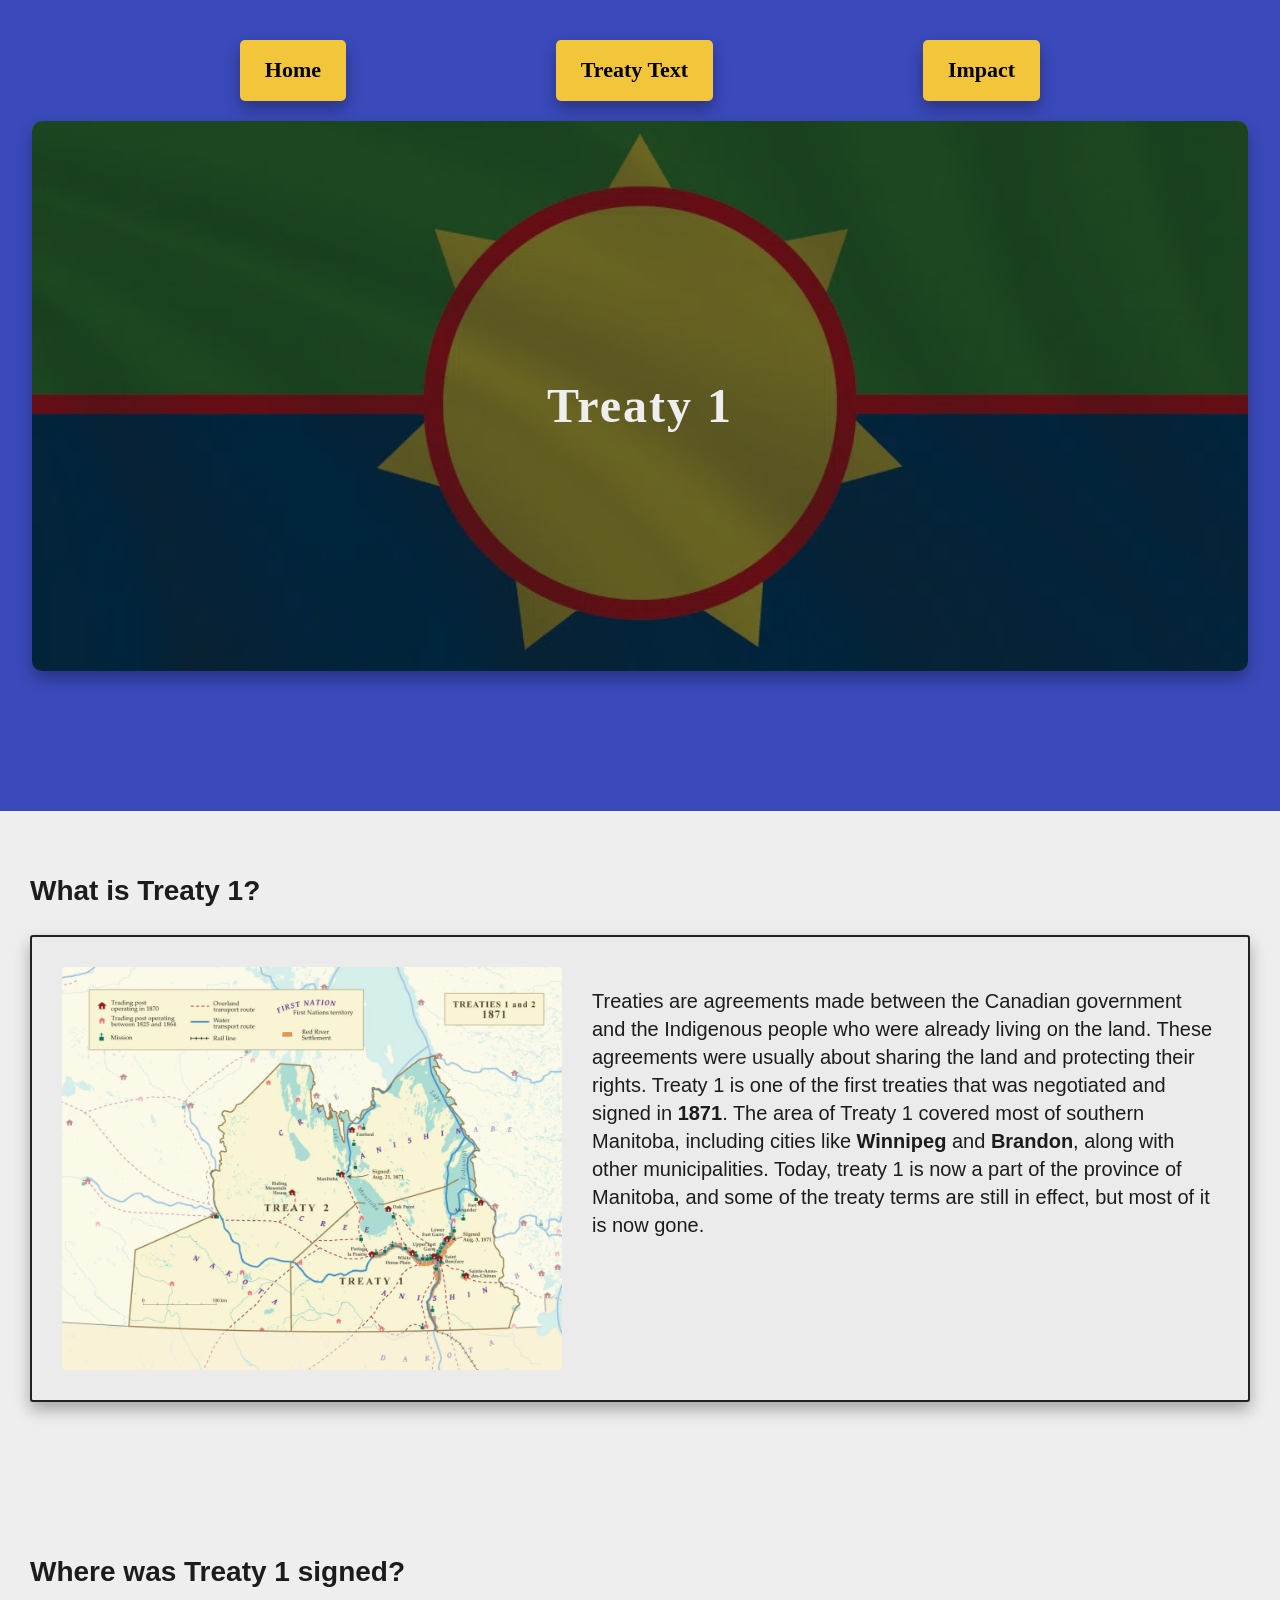
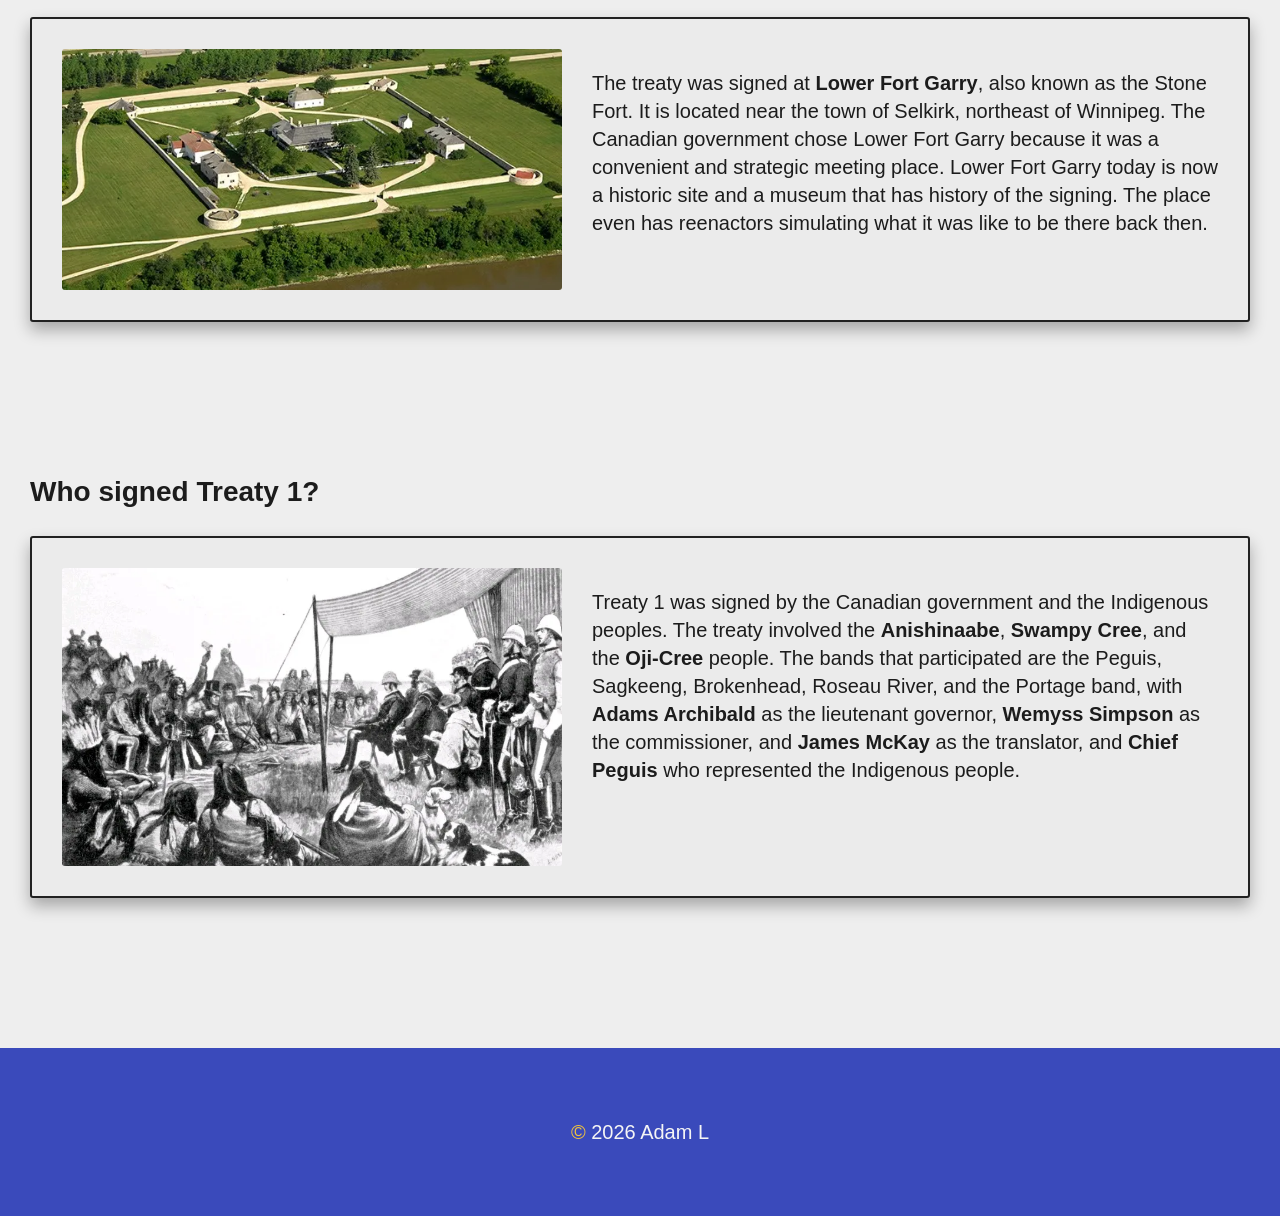
==== index.html @ 2649f790 "Merge" ====
<!--
Name: Adam L
Course: Web Development
Teacher: Mr. Hardman
School: PTC
Date last modified: Apr 08, 2026
-->

<!doctype html>
<html lang="en">
  <head>
    <meta charset="UTF-8" />
    <meta name="viewport" content="width=device-width, initial-scale=1.0" />
    <title>Treaty 1</title>

    <link rel="stylesheet" href="style.css" />

    <style>
      /* 
      Banner with background image that is centered, and center the text on top with a small shadow on the edges 
      */
      #banner {
        position: relative;
        width: 95%;
        height: 550px;
        border-radius: 10px;
        margin: 0 auto 100px auto;
        background-image: url("images/treaty 1 flag.webp");
        background-size: cover;
        background-position: center;
        display: flex;
        justify-content: center;
        align-items: center;
        box-shadow: 0 8px 16px rgba(0, 0, 0, 0.3);
      }

      /*
      Add a dark shade on the banner so the white text is readable on it 
      */
      #banner::before {
        content: "";
        position: absolute;
        inset: 0;
        border-radius: 10px;
        background-color: rgba(0, 0, 0, 0.55);
        z-index: 0;
      }

      /* 
      Banner header that goes above the dark shade so it is visible 
      */
      #banner h1 {
        position: relative;
        color: #eeeeee;
        font-size: 4.8rem;
        text-align: center;
        letter-spacing: 2px;
        z-index: 1;
      }
    </style>
  </head>

  <body>
    <a href="#main-content" class="skip-link">Skip to main content</a>
    <header>
      <nav aria-label="Main navigation">
        <ul>
          <li><a href="index.html">Home</a></li>
          <li><a href="treaty-text.html">Treaty Text</a></li>
          <li><a href="impact.html">Impact</a></li>
        </ul>
      </nav>

      <section id="banner">
        <h1>Treaty 1</h1>
      </section>
    </header>

    <main id="main-content">
      <section>
        <h2>What is Treaty 1?</h2>
        <div class="flex-wrapper">
          <img
            src="images/treaty 1 map.webp"
            alt="Map showing Treaty 1 and Treaty 2 territories in Manitoba"
            width="300"
            height="350" />
          <p>
            Treaties are agreements made between the Canadian government and the
            Indigenous people who were already living on the land. These
            agreements were usually about sharing the land and protecting their
            rights. Treaty 1 is one of the first treaties that was negotiated
            and signed in <strong>1871</strong>. The area of Treaty 1 covered
            most of southern Manitoba, including cities like
            <strong>Winnipeg</strong> and <strong>Brandon</strong>, along with
            other municipalities. Today, treaty 1 is now a part of the province
            of Manitoba, and some of the treaty terms are still in effect, but
            most of it is now gone.
          </p>
        </div>
      </section>

      <section>
        <h2>Where was Treaty 1 signed?</h2>
        <div class="flex-wrapper">
          <img
            src="images/Lower fort Garry aerial view.webp"
            alt="Aerial view of Lower Fort Garry historic site"
            width="500"
            height="300" />
          <p>
            The treaty was signed at <strong>Lower Fort Garry</strong>, also
            known as the Stone Fort. It is located near the town of Selkirk,
            northeast of Winnipeg. The Canadian government chose Lower Fort
            Garry because it was a convenient and strategic meeting place. Lower
            Fort Garry today is now a historic site and a museum that has
            history of the signing. The place even has reenactors simulating
            what it was like to be there back then.
          </p>
        </div>
      </section>

      <section>
        <h2>Who signed Treaty 1?</h2>
        <div class="flex-wrapper">
          <img
            src="images/treaty 1 signing.webp"
            alt="Drawing showing settlers and Indigenous people signing Treaty 1" />
          <p>
            Treaty 1 was signed by the Canadian government and the Indigenous
            peoples. The treaty involved the <strong>Anishinaabe</strong>,
            <strong>Swampy Cree</strong>, and the
            <strong>Oji-Cree</strong> people. The bands that participated are
            the Peguis, Sagkeeng, Brokenhead, Roseau River, and the Portage
            band, with <strong>Adams Archibald</strong> as the lieutenant
            governor, <strong>Wemyss Simpson</strong> as the commissioner, and
            <strong>James McKay</strong> as the translator, and
            <strong>Chief Peguis</strong> who represented the Indigenous people.
          </p>
        </div>
      </section>
    </main>

    <footer>
      <p><span class="copyright">&copy;</span> 2026 Adam L</p>
    </footer>
  </body>
</html>
---- style.css ----
/* 
I used a yellow tone as the primary color as it gets readers attention and
gives feelings of happiness and warmth. I used a blue tone as the secondary 
color because blue gives the feelings of trust and security to users. The
neutral colors are a tones of white for the bacground and text bachgrounds 
for simplicity and cleanliness, and my other nuetral color is black for the
texts. I picked blue and yellow overall becaues they are mostly complementary
colors and many brands or others like IKEA, Pokemon, Best Buy, Warner Bros,
and the flag of Bosnia and Herzgovina uses them.
*/

/*
Make all elements include padding and border into the element size and makes
the line height to a size of 140%
*/
* {
  box-sizing: border-box;
  line-height: 140%;
}

/* 
Removed the default space around the page, set the text color to black,
and background color to a light gray 
*/
html {
  font-size: 62.5%;
}

body {
  margin: 0;
  color: #1c1c1c;
  background-color: #eeeeee;
  font-size: 2rem;
}

/* 
Header goes across the whole page width and has space on the top and bottom 
*/
header {
  width: 100%;
  padding: 40px 0;
  background-color: #3a4abb;
  margin-bottom: 60px;
}

/* 
Navigation list is evenly spaced, removed default padding and no bullets, 
and centered it 
*/
nav ul {
  display: flex;
  justify-content: space-evenly;
  gap: 60px;
  padding: 0;
  margin: 0 auto;
  list-style: none;
  width: 100%;
  max-width: 1100px;
}

nav ul li a {
  color: #000000;
  text-decoration: none;
  font-size: 2.2rem;
  padding: 15px 25px;
  display: block;
  background-color: #f3c53b;
  border-radius: 5px;
  font-weight: bold;
  transition: background-color 0.2s ease;
  box-shadow: 0 8px 16px rgba(0, 0, 0, 0.3);
}

nav ul li a:hover,
nav ul li a:focus {
  background-color: #e0b22f;
  text-decoration: underline;
}

/* 
Section that keeps content inside a max width and adds some space on 
the sides so it doesn't touch the page edges 
*/
section {
  margin: 0 auto;
  padding: 0 30px;
  max-width: 1300px;
}

/* 
Changes the size to 40px and bottom margin to 20px 
*/
h1 {
  font-size: 4.4rem;
  margin-bottom: 20px;
}

/* 
size to 35px and bottom space 20px 
*/
h2 {
  font-size: 2.8rem;
  font-family: sans-serif;
  margin-bottom: 20px;
}

a {
  font-size: 2rem;
  margin-bottom: 20px;
}

/* 
Makes paragraph text bigger fonted 
*/
p {
  font-size: 2rem;
  font-family: sans-serif;
  margin-bottom: 20px;
}

/* 
The wrapper automatically fits around the content 
*/
.flex-wrapper {
  display: flex;
  margin-top: 25px;
  margin-bottom: 150px;
  border: 2px solid #212121;
  border-radius: 3px;
  background-color: #ebebeb;
  overflow: hidden;
  flex-wrap: nowrap;
  gap: 0;
  padding: 30px;
  align-items: flex-start;
  box-shadow: 0 8px 16px rgba(0, 0, 0, 0.3);
}

/* 
This element styles the image inside the box so it stays on the left 
*/
.flex-wrapper img {
  width: 45%;
  max-width: 500px;
  height: auto;
  border-radius: 3px;
  flex-shrink: 0;
  margin-right: 30px;
  display: flex;
  justify-content: center;
}

/* 
Makes the footer background blue, and the text is centered 
*/
footer {
  background-color: #3a4abb;
  padding: 50px 0;
  width: 100%;
  text-align: center;
  color: whitesmoke;
  font-size: 18px;
}

/* 
Skip link appears when pressing tab for accessibility
*/
.skip-link {
  position: absolute;
  left: -999px;
  top: auto;
  width: 1px;
  height: 1px;
  overflow: hidden;
}

/* 
Styles the skip link when is focused by the cursor or tab
*/
.skip-link:focus {
  left: 10px;
  top: 10px;
  width: auto;
  height: auto;
  background: #f3c53b;
  padding: 10px;
  z-index: 100;
}

/* 
Changes the color of the copyright symbol to a yellow shade
*/
.copyright {
  color: #f3c53b;
}
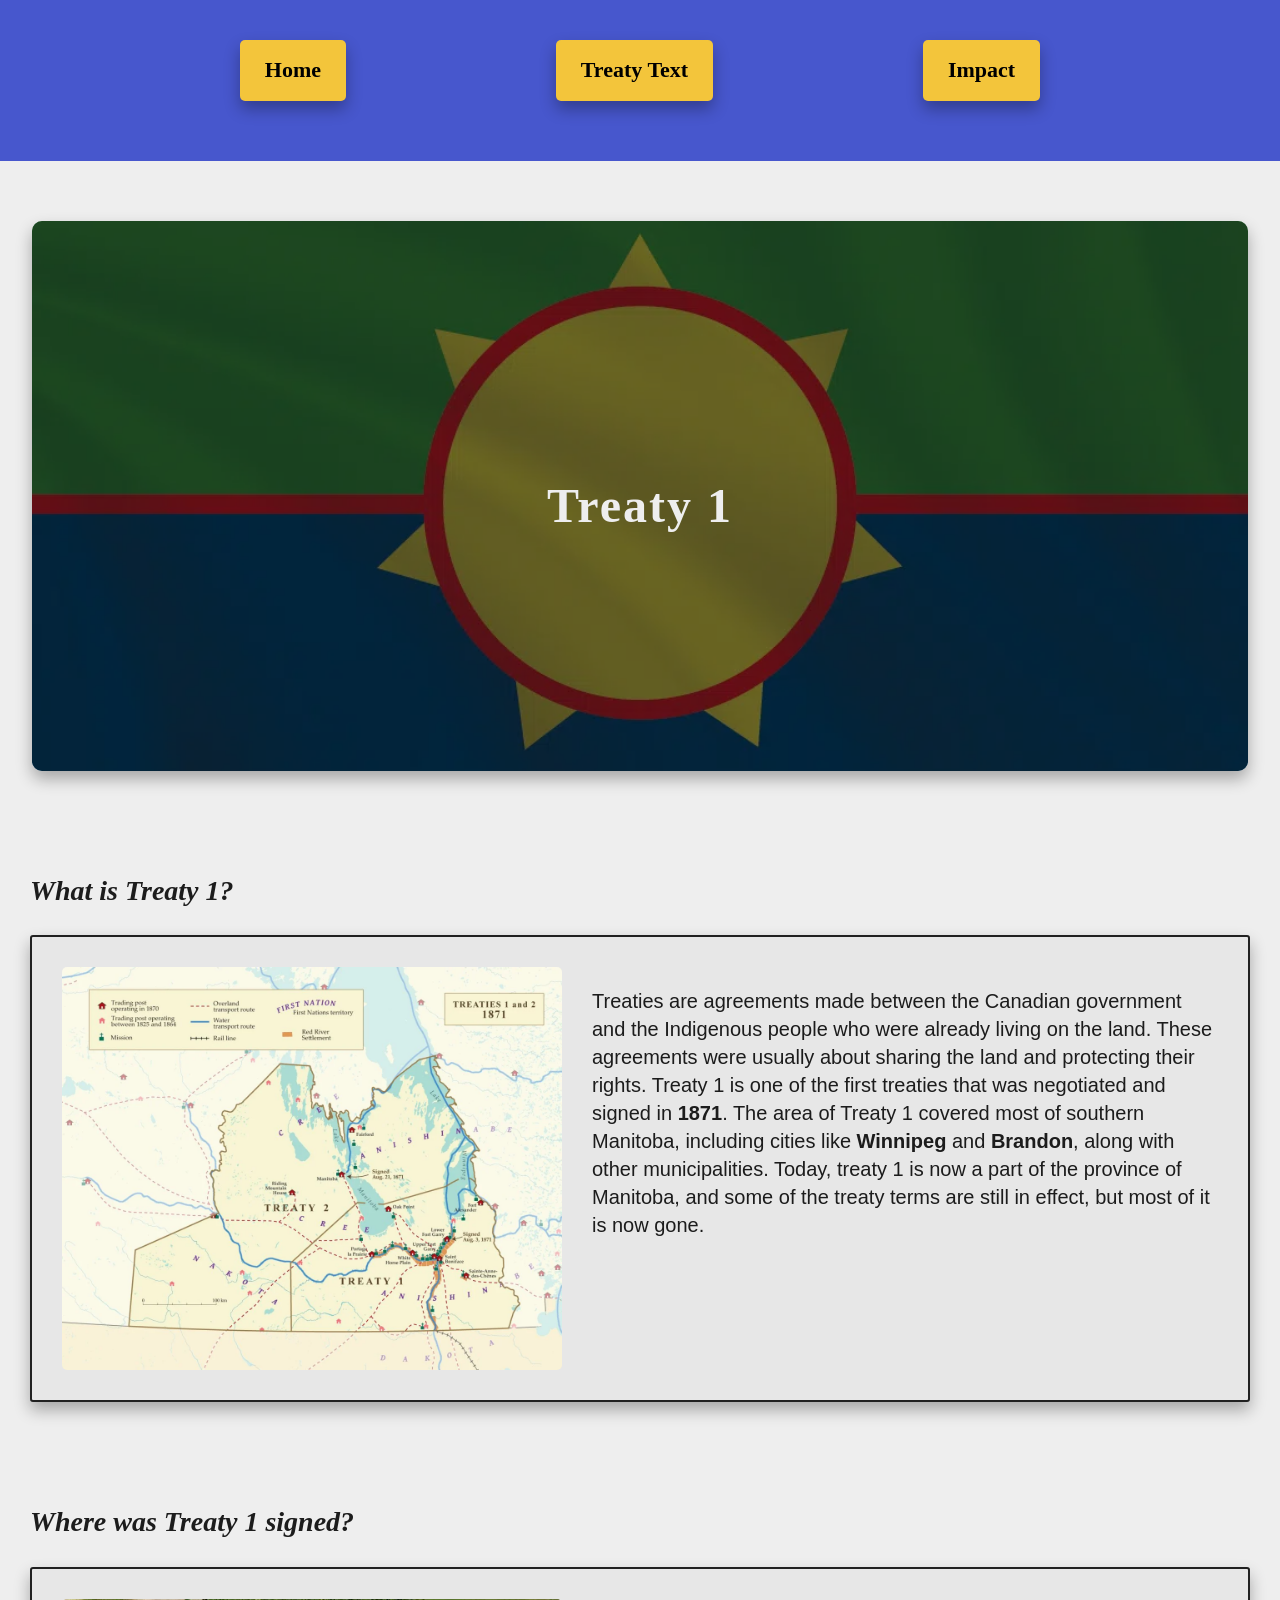
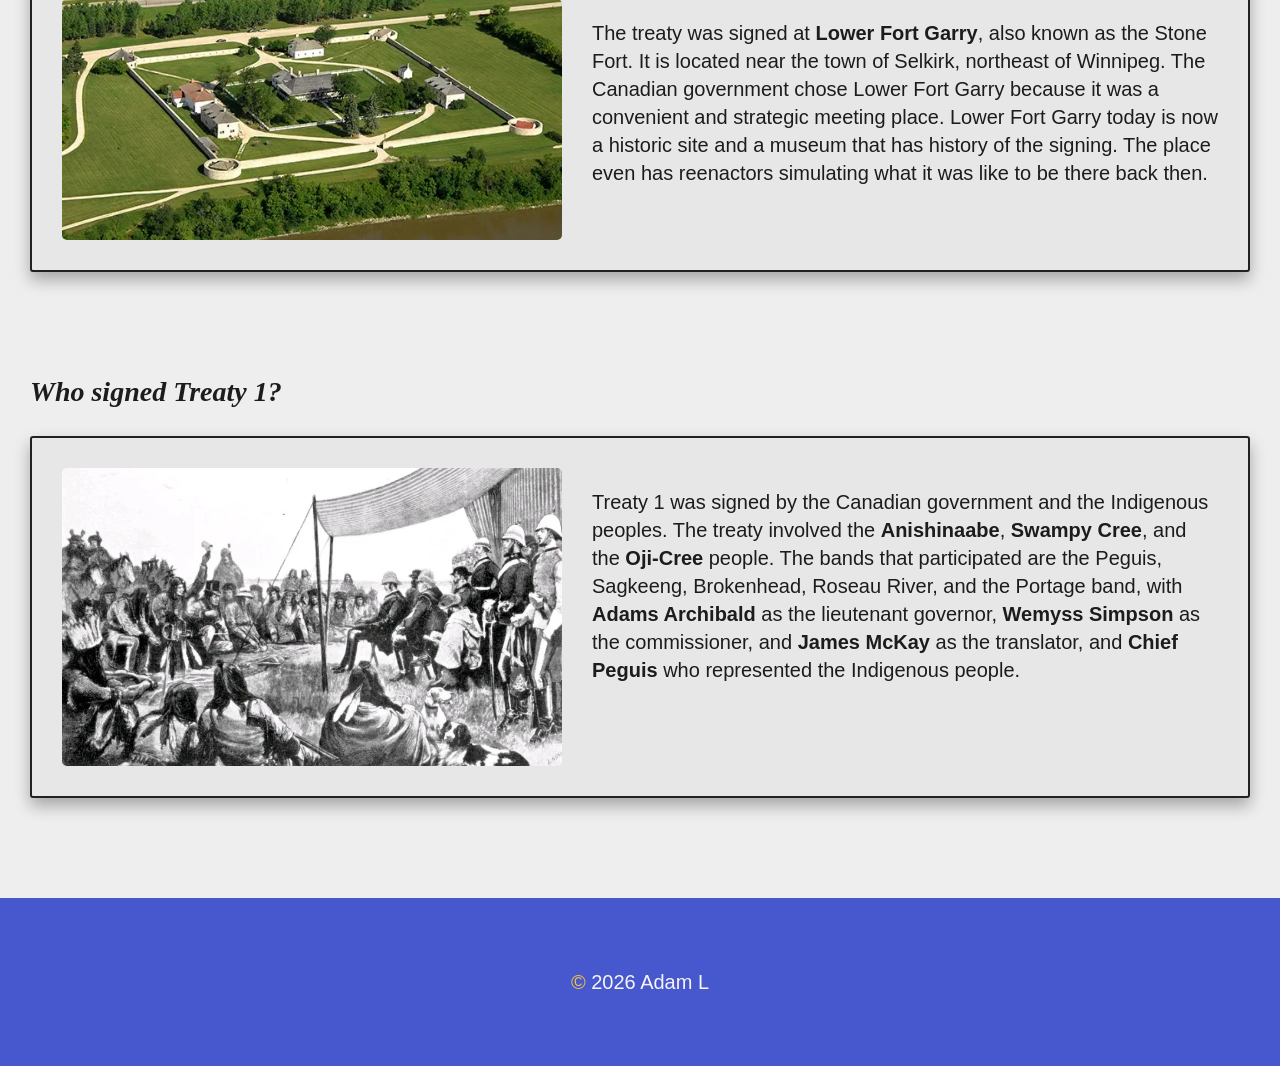
==== commit 99ecd8f9: "hello" ====
--- a/index.html
+++ b/index.html
@@ -1,9 +1,9 @@
 <!--
-Name: Adam L
-Course: Web Development
-Teacher: Mr. Hardman
-School: PTC
-Date last modified: Apr 08, 2026
+  Name: Adam L
+  Course: Web Development
+  Teacher: Mr. Hardman
+  School: PTC
+  Date last modified: Apr 08, 2026
 -->
 
 <!doctype html>
@@ -17,7 +17,8 @@
 
     <style>
       /* 
-      Banner with background image that is centered, and center the text on top with a small shadow on the edges 
+        Banner with background image that is centered, and center the
+        text on top with a small shadow on the edges 
       */
       #banner {
         position: relative;
@@ -35,7 +36,7 @@
       }
 
       /*
-      Add a dark shade on the banner so the white text is readable on it 
+        Add a dark shade on the banner so the white text is readable on it 
       */
       #banner::before {
         content: "";
@@ -47,7 +48,7 @@
       }
 
       /* 
-      Banner header that goes above the dark shade so it is visible 
+        Banner header that goes above the dark shade so it is visible 
       */
       #banner h1 {
         position: relative;
@@ -70,13 +71,13 @@
           <li><a href="impact.html">Impact</a></li>
         </ul>
       </nav>
+    </header>
 
+    <main id="main-content">
       <section id="banner">
         <h1>Treaty 1</h1>
       </section>
-    </header>
 
-    <main id="main-content">
       <section>
         <h2>What is Treaty 1?</h2>
         <div class="flex-wrapper">
--- a/style.css
+++ b/style.css
@@ -1,17 +1,17 @@
 /* 
-I used a yellow tone as the primary color as it gets readers attention and
-gives feelings of happiness and warmth. I used a blue tone as the secondary 
-color because blue gives the feelings of trust and security to users. The
-neutral colors are a tones of white for the bacground and text bachgrounds 
-for simplicity and cleanliness, and my other nuetral color is black for the
-texts. I picked blue and yellow overall becaues they are mostly complementary
-colors and many brands or others like IKEA, Pokemon, Best Buy, Warner Bros,
-and the flag of Bosnia and Herzgovina uses them.
+  I used a yellow tone as the primary color as it gets readers attention and
+  gives feelings of happiness and warmth. I used a blue tone as the secondary 
+  color because blue gives the feelings of trust and security to users. The
+  neutral colors are a tones of white for the bacground and text bachgrounds 
+  for simplicity and cleanliness, and my other nuetral color is black for the
+  texts. I picked blue and yellow overall because they are mostly complementary
+  colors and many brands or others like IKEA, Pokemon, Best Buy, Warner Bros,
+  and the flag of Bosnia and Herzgovina uses them.
 */
 
 /*
-Make all elements include padding and border into the element size and makes
-the line height to a size of 140%
+  Make all elements include padding and border into the element size and makes
+  the line height to a size of 140%
 */
 * {
   box-sizing: border-box;
@@ -19,8 +19,8 @@
 }
 
 /* 
-Removed the default space around the page, set the text color to black,
-and background color to a light gray 
+  Removed the default space around the page, set the text color to black,
+  and background color to a light gray 
 */
 html {
   font-size: 62.5%;
@@ -34,18 +34,18 @@
 }
 
 /* 
-Header goes across the whole page width and has space on the top and bottom 
+  Header goes across the whole page width and has space on the top and bottom 
 */
 header {
   width: 100%;
   padding: 40px 0;
-  background-color: #3a4abb;
+  background-color: #4757cd;
   margin-bottom: 60px;
 }
 
 /* 
-Navigation list is evenly spaced, removed default padding and no bullets, 
-and centered it 
+  Navigation list is evenly spaced, removed default padding and no bullets, 
+  and centered it 
 */
 nav ul {
   display: flex;
@@ -78,8 +78,8 @@
 }
 
 /* 
-Section that keeps content inside a max width and adds some space on 
-the sides so it doesn't touch the page edges 
+  Section that keeps content inside a max width and adds some space on 
+  the sides so it doesn't touch the page edges 
 */
 section {
   margin: 0 auto;
@@ -88,7 +88,7 @@
 }
 
 /* 
-Changes the size to 40px and bottom margin to 20px 
+  Changes the size to 40px and bottom margin to 20px 
 */
 h1 {
   font-size: 4.4rem;
@@ -96,21 +96,21 @@
 }
 
 /* 
-size to 35px and bottom space 20px 
+  size to 35px and bottom space 20px 
 */
 h2 {
   font-size: 2.8rem;
-  font-family: sans-serif;
+  font-style: italic;
   margin-bottom: 20px;
 }
 
 a {
-  font-size: 2rem;
-  margin-bottom: 20px;
-}
-
-/* 
-Makes paragraph text bigger fonted 
+  font-size: 1.8rem;
+  margin-bottom: 20px;
+}
+
+/* 
+  Makes paragraph text bigger fonted 
 */
 p {
   font-size: 2rem;
@@ -119,15 +119,15 @@
 }
 
 /* 
-The wrapper automatically fits around the content 
+  The wrapper automatically fits around the content 
 */
 .flex-wrapper {
   display: flex;
   margin-top: 25px;
-  margin-bottom: 150px;
+  margin-bottom: 100px;
   border: 2px solid #212121;
   border-radius: 3px;
-  background-color: #ebebeb;
+  background-color: #e7e7e7;
   overflow: hidden;
   flex-wrap: nowrap;
   gap: 0;
@@ -137,13 +137,13 @@
 }
 
 /* 
-This element styles the image inside the box so it stays on the left 
+  This element styles the image inside the box so it stays on the left 
 */
 .flex-wrapper img {
   width: 45%;
   max-width: 500px;
   height: auto;
-  border-radius: 3px;
+  border: none;
   flex-shrink: 0;
   margin-right: 30px;
   display: flex;
@@ -151,10 +151,21 @@
 }
 
 /* 
-Makes the footer background blue, and the text is centered 
+  Images have black border to see better 
+*/
+img {
+  border-color: #212121;
+  border-style: solid;
+  border-width: 1px;
+  border-radius: 5px;
+  height: auto;
+}
+
+/* 
+  Makes the footer background blue, and the text is centered 
 */
 footer {
-  background-color: #3a4abb;
+  background-color: #4757cd;
   padding: 50px 0;
   width: 100%;
   text-align: center;
@@ -163,7 +174,7 @@
 }
 
 /* 
-Skip link appears when pressing tab for accessibility
+  Skip link appears when pressing tab for accessibility
 */
 .skip-link {
   position: absolute;
@@ -175,7 +186,7 @@
 }
 
 /* 
-Styles the skip link when is focused by the cursor or tab
+  Styles the skip link when is focused by the cursor or tab
 */
 .skip-link:focus {
   left: 10px;
@@ -188,7 +199,7 @@
 }
 
 /* 
-Changes the color of the copyright symbol to a yellow shade
+  Changes the color of the copyright symbol to a yellow shade
 */
 .copyright {
   color: #f3c53b;
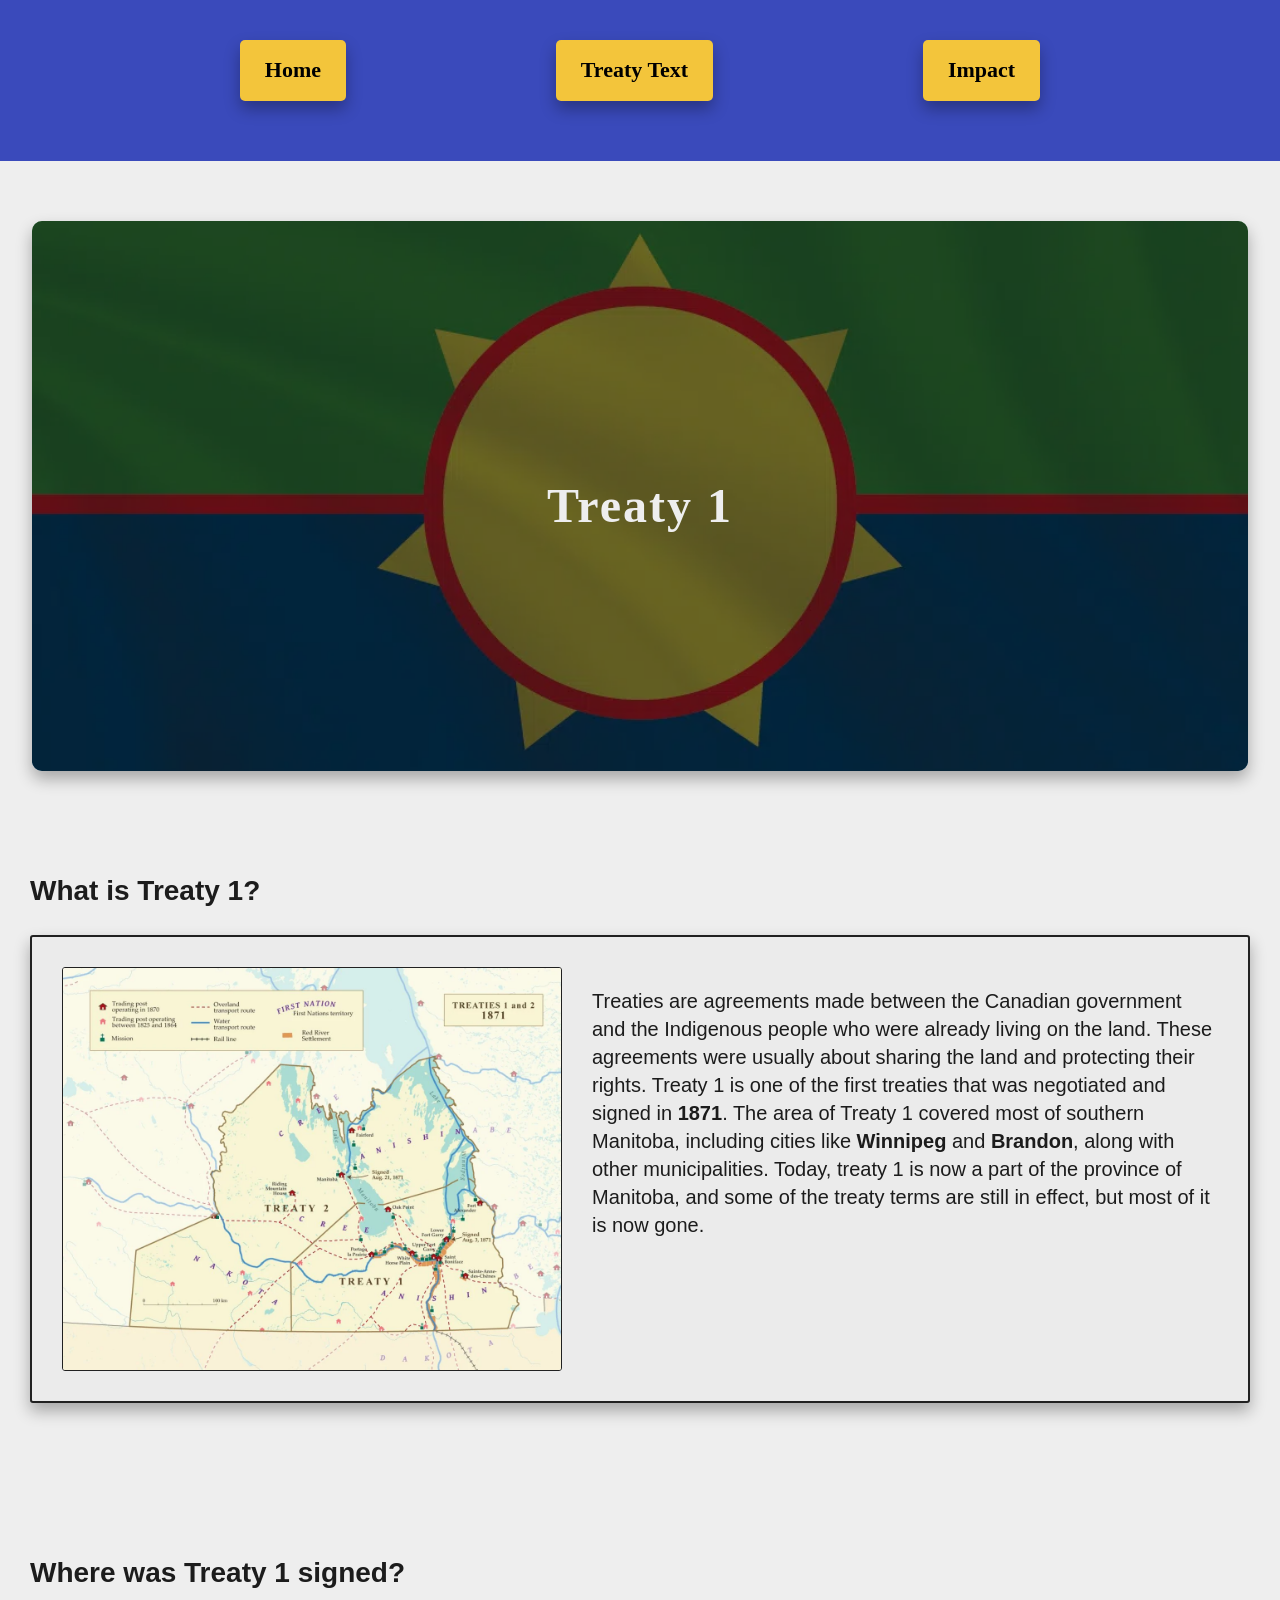
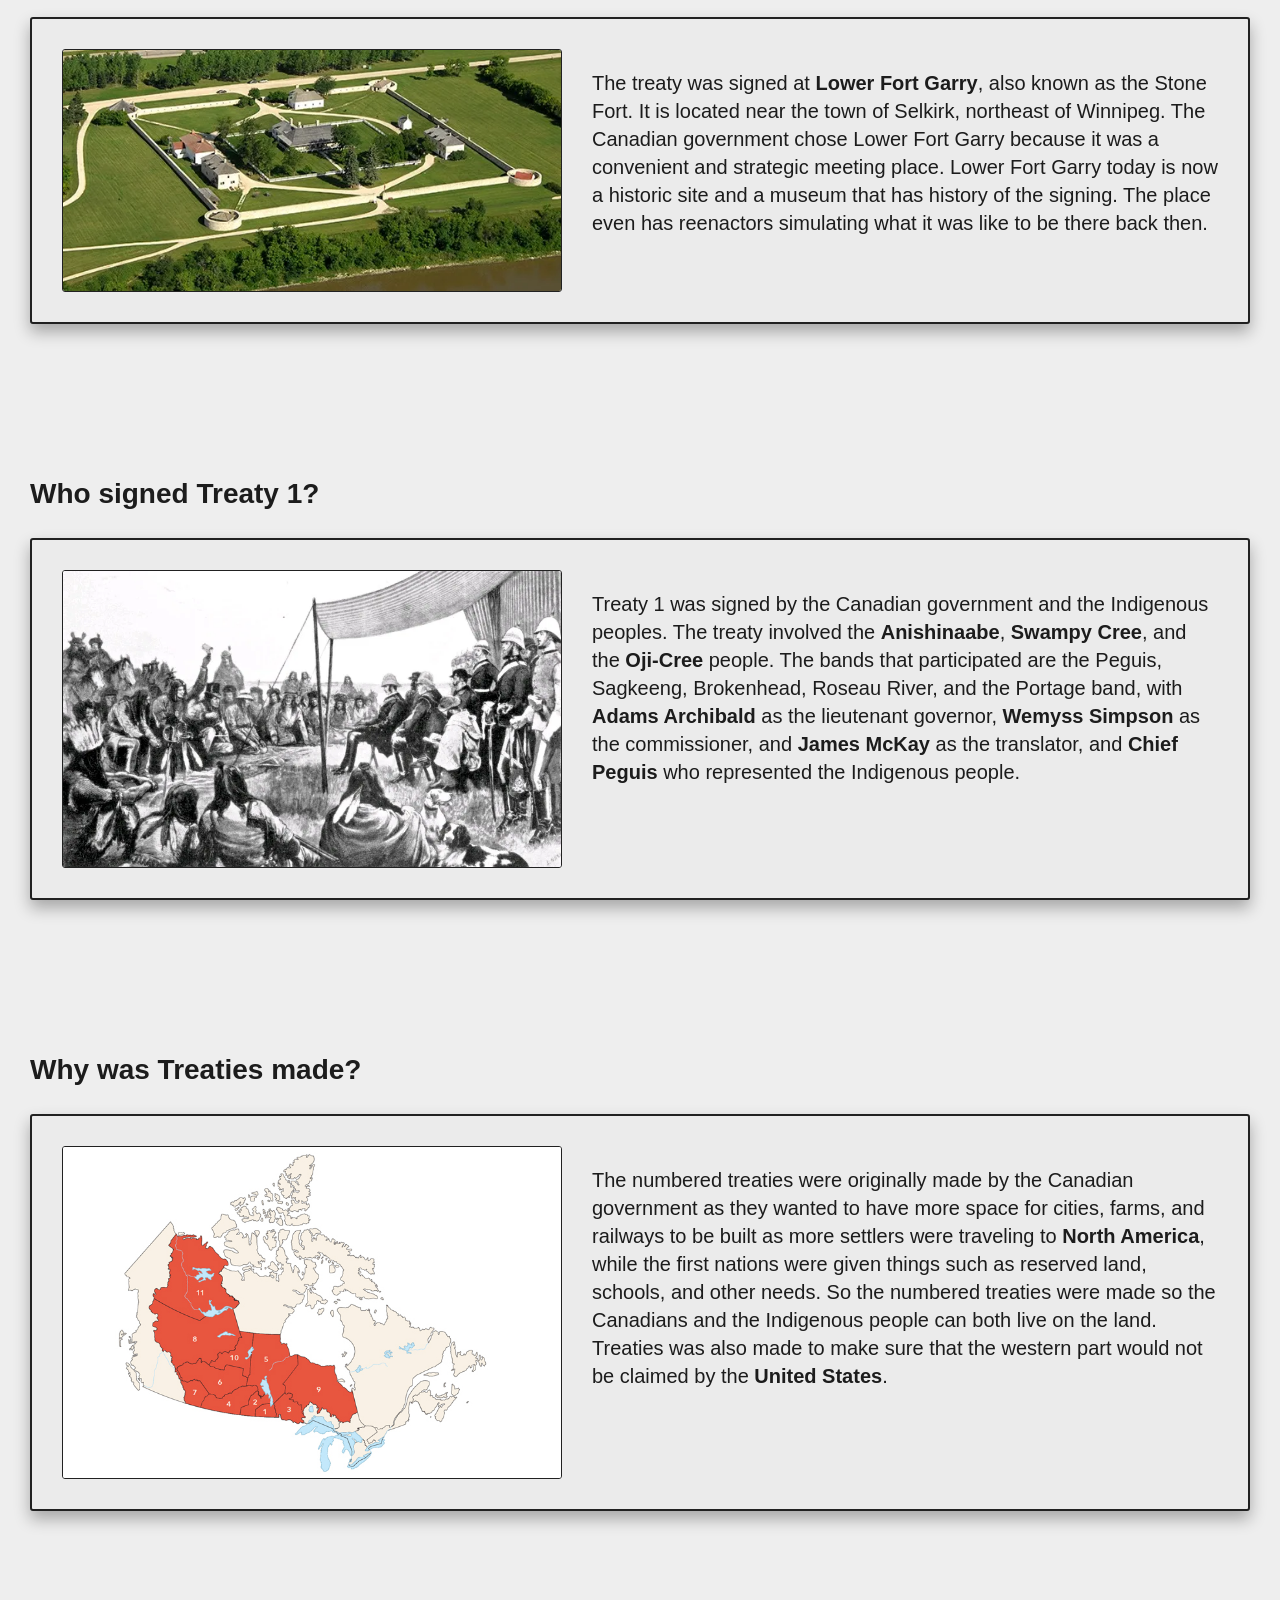
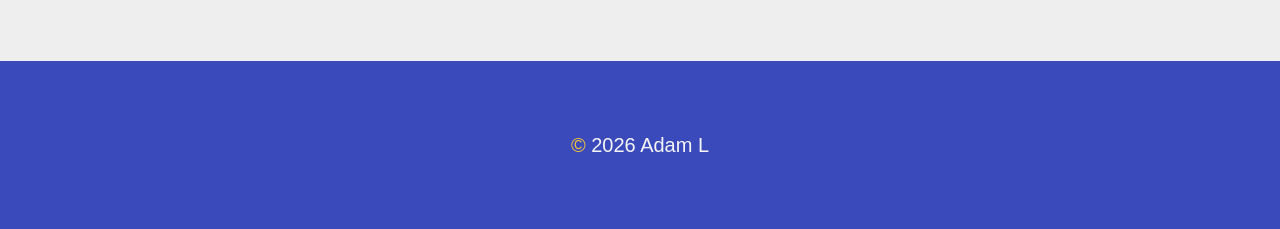
==== commit aa19c9ba: "updated merge" ====
--- a/index.html
+++ b/index.html
@@ -83,9 +83,7 @@
         <div class="flex-wrapper">
           <img
             src="images/treaty 1 map.webp"
-            alt="Map showing Treaty 1 and Treaty 2 territories in Manitoba"
-            width="300"
-            height="350" />
+            alt="Map showing Treaty 1 and Treaty 2 territories in Manitoba" />
           <p>
             Treaties are agreements made between the Canadian government and the
             Indigenous people who were already living on the land. These
@@ -106,9 +104,7 @@
         <div class="flex-wrapper">
           <img
             src="images/Lower fort Garry aerial view.webp"
-            alt="Aerial view of Lower Fort Garry historic site"
-            width="500"
-            height="300" />
+            alt="Aerial view of Lower Fort Garry historic site" />
           <p>
             The treaty was signed at <strong>Lower Fort Garry</strong>, also
             known as the Stone Fort. It is located near the town of Selkirk,
@@ -140,6 +136,26 @@
           </p>
         </div>
       </section>
+
+      <section>
+        <h2>Why was Treaties made?</h2>
+        <div class="flex-wrapper">
+          <img
+            src="images/treaties map.jpg"
+            alt="The map of Canada that contains all 11 treaties" />
+          <p>
+            The numbered treaties were originally made by the Canadian
+            government as they wanted to have more space for cities, farms, and
+            railways to be built as more settlers were traveling to
+            <strong>North America</strong>, while the first nations were given
+            things such as reserved land, schools, and other needs. So the
+            numbered treaties were made so the Canadians and the Indigenous
+            people can both live on the land. Treaties was also made to make
+            sure that the western part would not be claimed by the
+            <strong>United States</strong>.
+          </p>
+        </div>
+      </section>
     </main>
 
     <footer>
--- a/style.css
+++ b/style.css
@@ -39,7 +39,7 @@
 header {
   width: 100%;
   padding: 40px 0;
-  background-color: #4757cd;
+  background-color: #3a4abb;
   margin-bottom: 60px;
 }
 
@@ -100,12 +100,12 @@
 */
 h2 {
   font-size: 2.8rem;
-  font-style: italic;
+  font-family: sans-serif;
   margin-bottom: 20px;
 }
 
 a {
-  font-size: 1.8rem;
+  font-size: 2rem;
   margin-bottom: 20px;
 }
 
@@ -124,10 +124,10 @@
 .flex-wrapper {
   display: flex;
   margin-top: 25px;
-  margin-bottom: 100px;
+  margin-bottom: 150px;
   border: 2px solid #212121;
   border-radius: 3px;
-  background-color: #e7e7e7;
+  background-color: #ebebeb;
   overflow: hidden;
   flex-wrap: nowrap;
   gap: 0;
@@ -143,7 +143,7 @@
   width: 45%;
   max-width: 500px;
   height: auto;
-  border: none;
+  border-radius: 3px;
   flex-shrink: 0;
   margin-right: 30px;
   display: flex;
@@ -151,7 +151,7 @@
 }
 
 /* 
-  Images have black border to see better 
+Images have black border to see better 
 */
 img {
   border-color: #212121;
@@ -165,7 +165,7 @@
   Makes the footer background blue, and the text is centered 
 */
 footer {
-  background-color: #4757cd;
+  background-color: #3a4abb;
   padding: 50px 0;
   width: 100%;
   text-align: center;
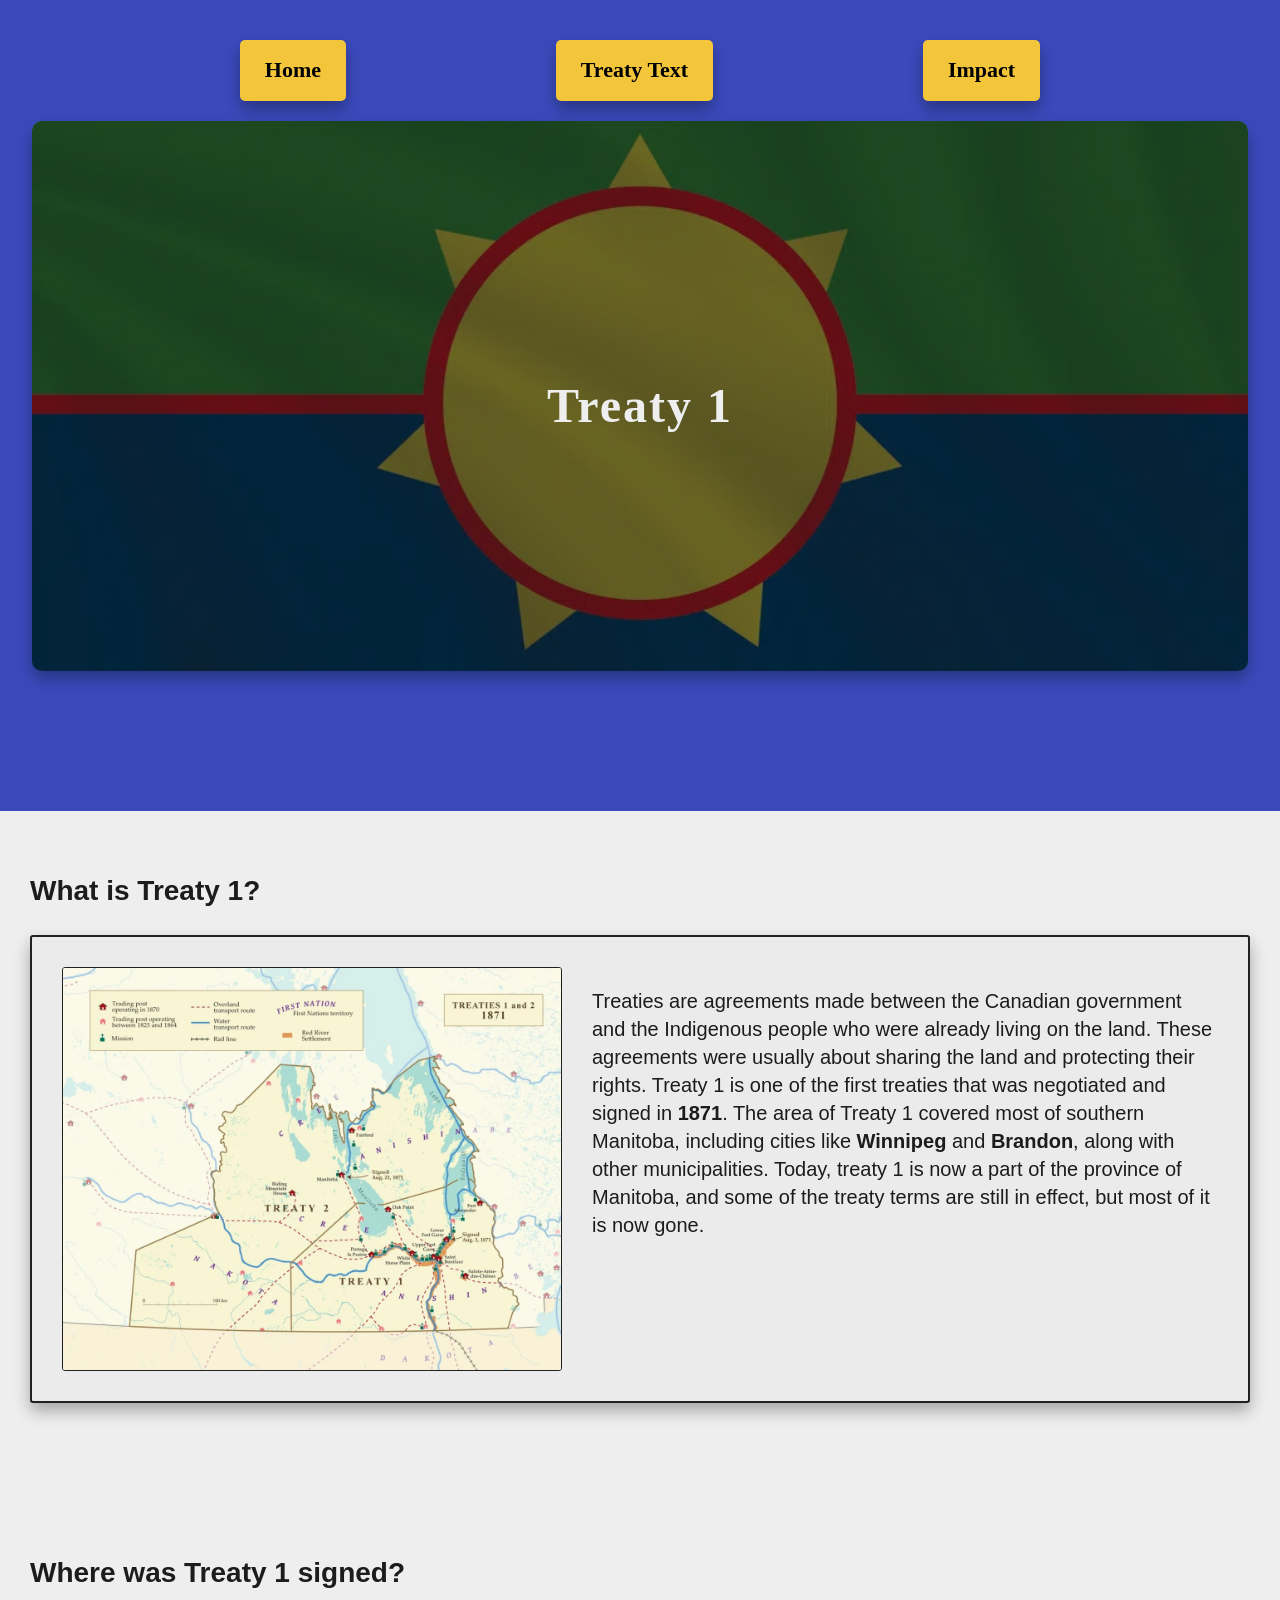
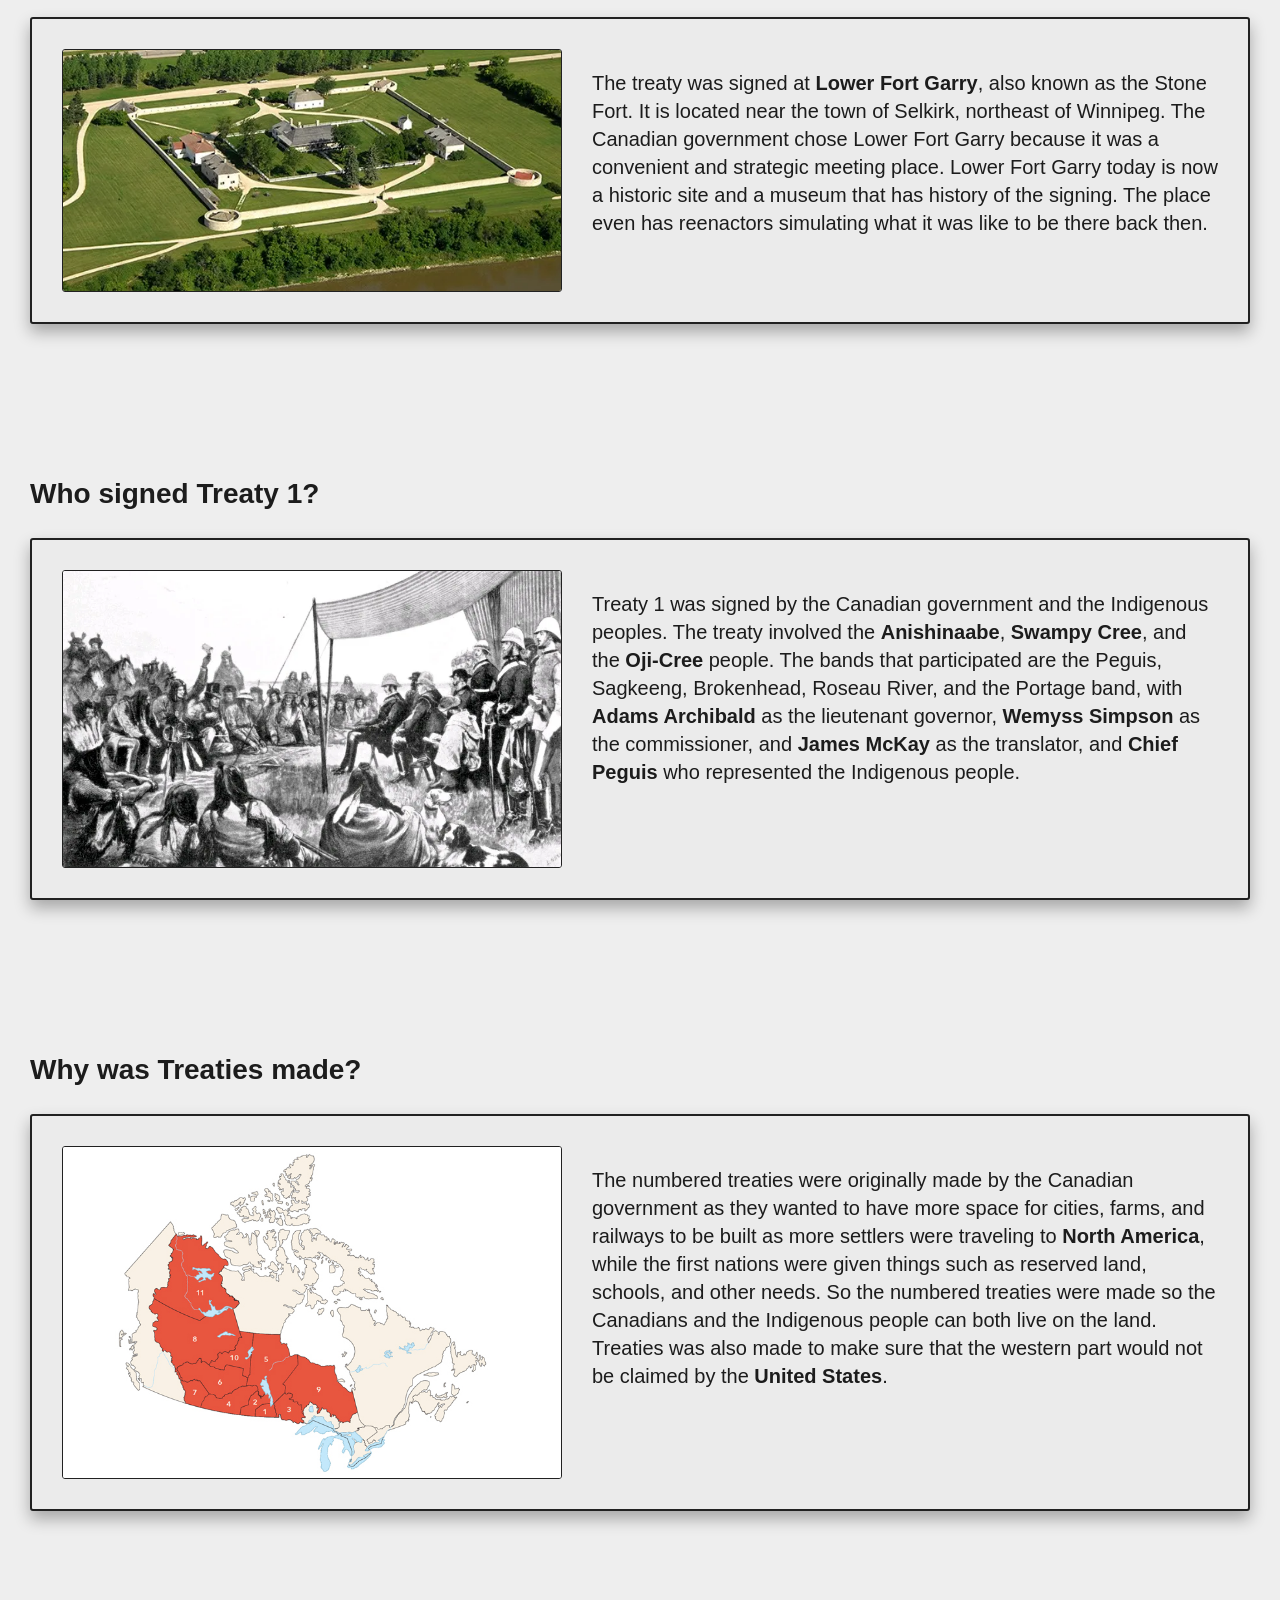
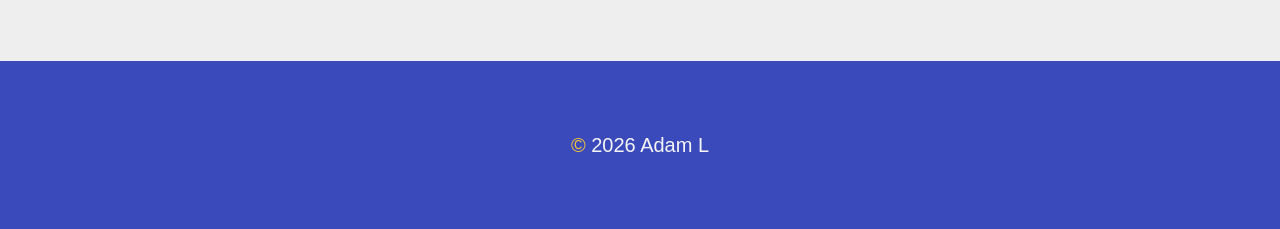
==== commit f9beed07: "fixed mistakes" ====
--- a/index.html
+++ b/index.html
@@ -3,7 +3,7 @@
   Course: Web Development
   Teacher: Mr. Hardman
   School: PTC
-  Date last modified: Apr 08, 2026
+  Date last modified: Apr 09, 2026
 -->
 
 <!doctype html>
@@ -13,12 +13,12 @@
     <meta name="viewport" content="width=device-width, initial-scale=1.0" />
     <title>Treaty 1</title>
 
-    <link rel="stylesheet" href="style.css" />
+    <link rel="stylesheet" href="styles/style.css" />
 
     <style>
       /* 
-        Banner with background image that is centered, and center the
-        text on top with a small shadow on the edges 
+        I added a banner image with the h1 with styling like a shodow on the 
+        edges, and made it centered.
       */
       #banner {
         position: relative;
@@ -71,13 +71,13 @@
           <li><a href="impact.html">Impact</a></li>
         </ul>
       </nav>
+
+      <section id="banner">
+        <h1>Treaty 1</h1>
+      </section>
     </header>
 
     <main id="main-content">
-      <section id="banner">
-        <h1>Treaty 1</h1>
-      </section>
-
       <section>
         <h2>What is Treaty 1?</h2>
         <div class="flex-wrapper">
--- a/styles/style.css
+++ b/styles/style.css
@@ -0,0 +1,206 @@
+/* 
+  I used a yellow tone as the primary color as it gets readers attention and
+  gives feelings of happiness and warmth. I used a blue tone as the secondary 
+  color because blue gives the feelings of trust and security to users. The
+  neutral colors are a tones of white for the bacground and text bachgrounds 
+  for simplicity and cleanliness, and my other nuetral color is black for the
+  texts. I picked blue and yellow overall because they are mostly complementary
+  colors and many brands or others like IKEA, Pokemon, Best Buy, Warner Bros,
+  and the flag of Bosnia and Herzgovina uses them.
+*/
+
+/*
+  Make all elements include padding and border into the element size and makes
+  the line height to a size of 140%
+*/
+* {
+  box-sizing: border-box;
+  line-height: 140%;
+}
+
+/* 
+  Removed the default space around the page, set the text color to black,
+  and background color to a light gray 
+*/
+html {
+  font-size: 62.5%;
+}
+
+body {
+  margin: 0;
+  color: #1c1c1c;
+  background-color: #eeeeee;
+  font-size: 2rem;
+}
+
+/* 
+  Header goes across the whole page width and has space on the top and bottom 
+*/
+header {
+  width: 100%;
+  padding: 40px 0;
+  background-color: #3a4abb;
+  margin-bottom: 60px;
+}
+
+/* 
+  Navigation list is evenly spaced, removed default padding and no bullets, 
+  and centered it 
+*/
+nav ul {
+  display: flex;
+  justify-content: space-evenly;
+  gap: 60px;
+  padding: 0;
+  margin: 0 auto;
+  list-style: none;
+  width: 100%;
+  max-width: 1100px;
+}
+
+nav ul li a {
+  color: #000000;
+  text-decoration: none;
+  font-size: 2.2rem;
+  padding: 15px 25px;
+  display: block;
+  background-color: #f3c53b;
+  border-radius: 5px;
+  font-weight: bold;
+  transition: background-color 0.2s ease;
+  box-shadow: 0 8px 16px rgba(0, 0, 0, 0.3);
+}
+
+nav ul li a:hover,
+nav ul li a:focus {
+  background-color: #e0b22f;
+  text-decoration: underline;
+}
+
+/* 
+  Section that keeps content inside a max width and adds some space on 
+  the sides so it doesn't touch the page edges 
+*/
+section {
+  margin: 0 auto;
+  padding: 0 30px;
+  max-width: 1300px;
+}
+
+/* 
+  Changes the size to 40px and bottom margin to 20px 
+*/
+h1 {
+  font-size: 4.4rem;
+  margin-bottom: 20px;
+}
+
+/* 
+  size to 35px and bottom space 20px 
+*/
+h2 {
+  font-size: 2.8rem;
+  font-family: sans-serif;
+  margin-bottom: 20px;
+}
+
+a {
+  font-size: 2rem;
+  margin-bottom: 20px;
+}
+
+/* 
+  Makes paragraph text bigger fonted 
+*/
+p {
+  font-size: 2rem;
+  font-family: sans-serif;
+  margin-bottom: 20px;
+}
+
+/* 
+  The wrapper automatically fits around the content 
+*/
+.flex-wrapper {
+  display: flex;
+  margin-top: 25px;
+  margin-bottom: 150px;
+  border: 2px solid #212121;
+  border-radius: 3px;
+  background-color: #ebebeb;
+  overflow: hidden;
+  flex-wrap: nowrap;
+  gap: 0;
+  padding: 30px;
+  align-items: flex-start;
+  box-shadow: 0 8px 16px rgba(0, 0, 0, 0.3);
+}
+
+/* 
+  This element styles the image inside the box so it stays on the left 
+*/
+.flex-wrapper img {
+  width: 45%;
+  max-width: 500px;
+  height: auto;
+  border-radius: 3px;
+  flex-shrink: 0;
+  margin-right: 30px;
+  display: flex;
+  justify-content: center;
+}
+
+/* 
+Images have black border to see better 
+*/
+img {
+  border-color: #212121;
+  border-style: solid;
+  border-width: 1px;
+  border-radius: 5px;
+  height: auto;
+}
+
+/* 
+  Makes the footer background blue, and the text is centered 
+*/
+footer {
+  background-color: #3a4abb;
+  padding: 50px 0;
+  width: 100%;
+  text-align: center;
+  color: whitesmoke;
+  font-size: 18px;
+}
+
+/* 
+  Skip link appears when pressing tab for accessibility
+*/
+.skip-link {
+  position: absolute;
+  left: -999px;
+  top: auto;
+  width: 1px;
+  height: 1px;
+  overflow: hidden;
+}
+
+/* 
+  Styles the skip link when is focused by the cursor or tab
+*/
+.skip-link:focus {
+  left: 10px;
+  top: 10px;
+  width: auto;
+  height: auto;
+  background: #f3c53b;
+  padding: 10px;
+  z-index: 100;
+}
+
+/* 
+  Changes the color of the copyright symbol to a yellow shade
+*/
+.copyright {
+  color: #f3c53b;
+}
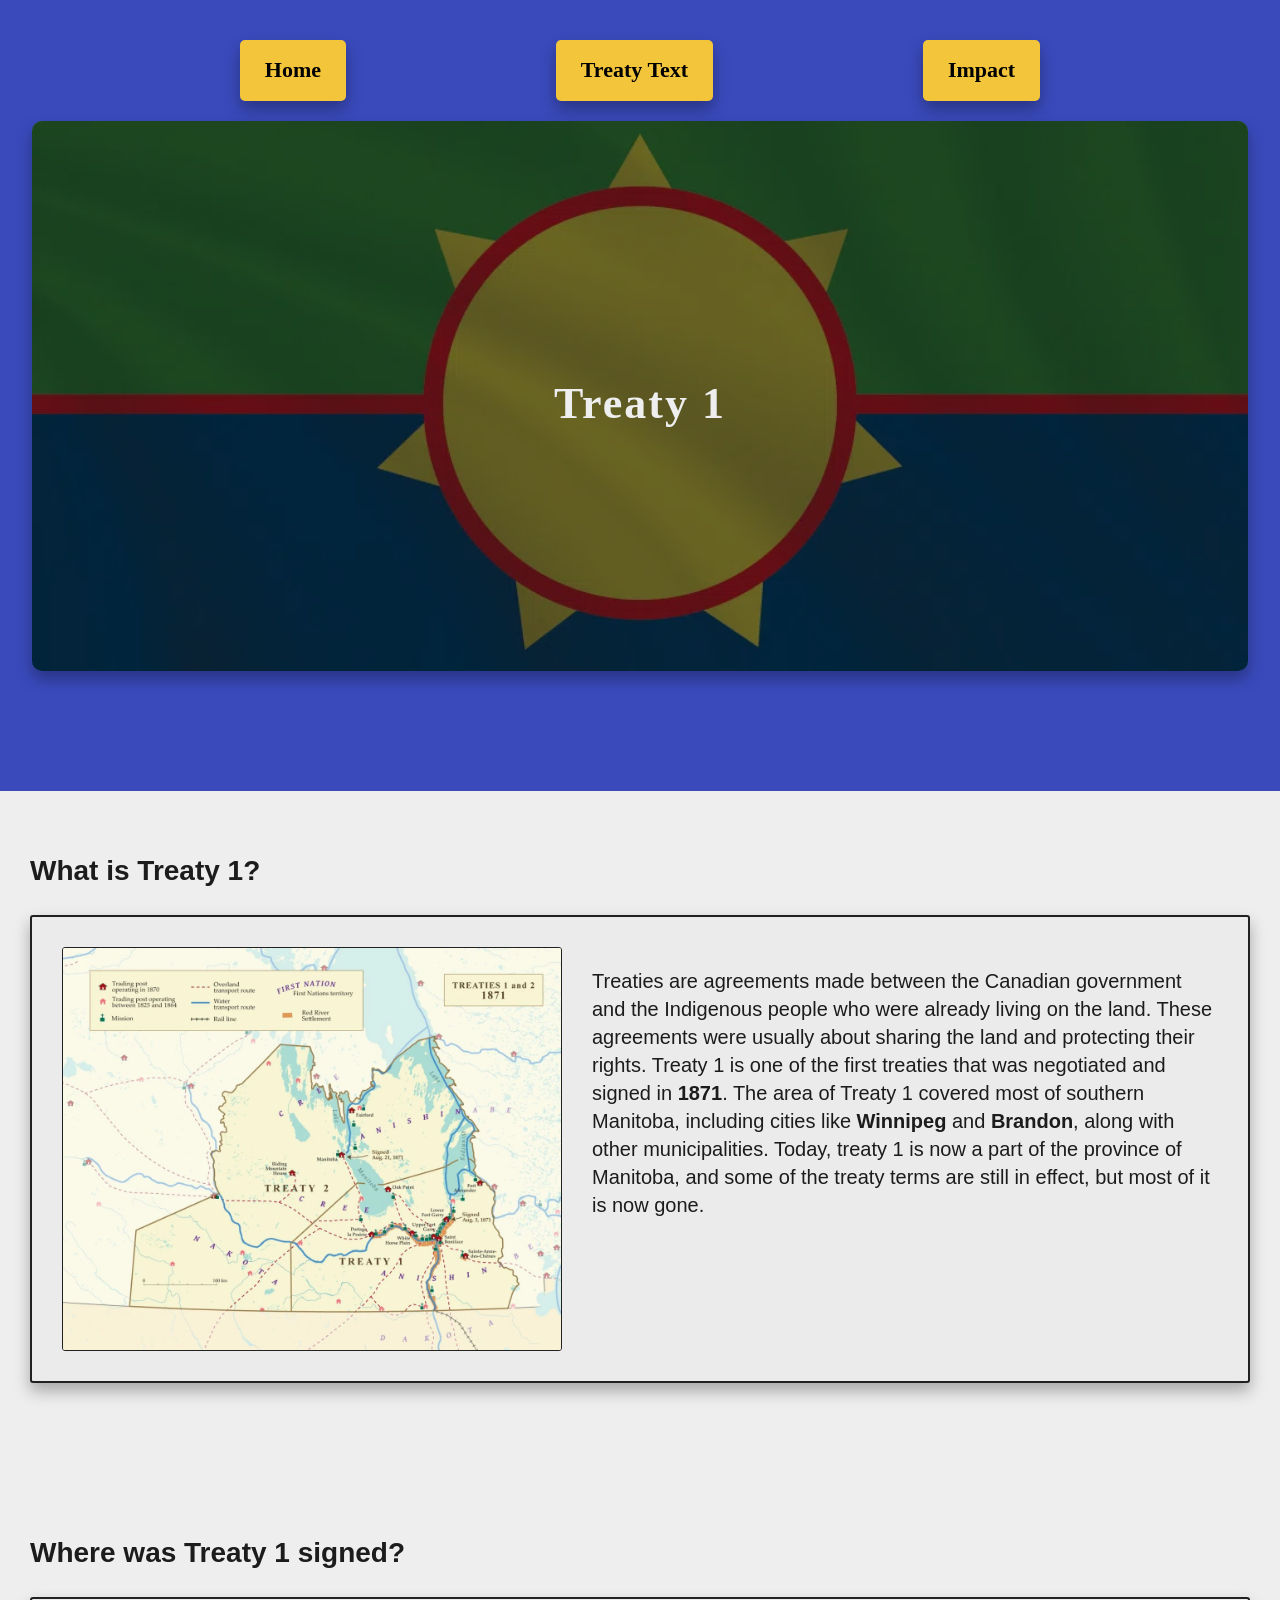
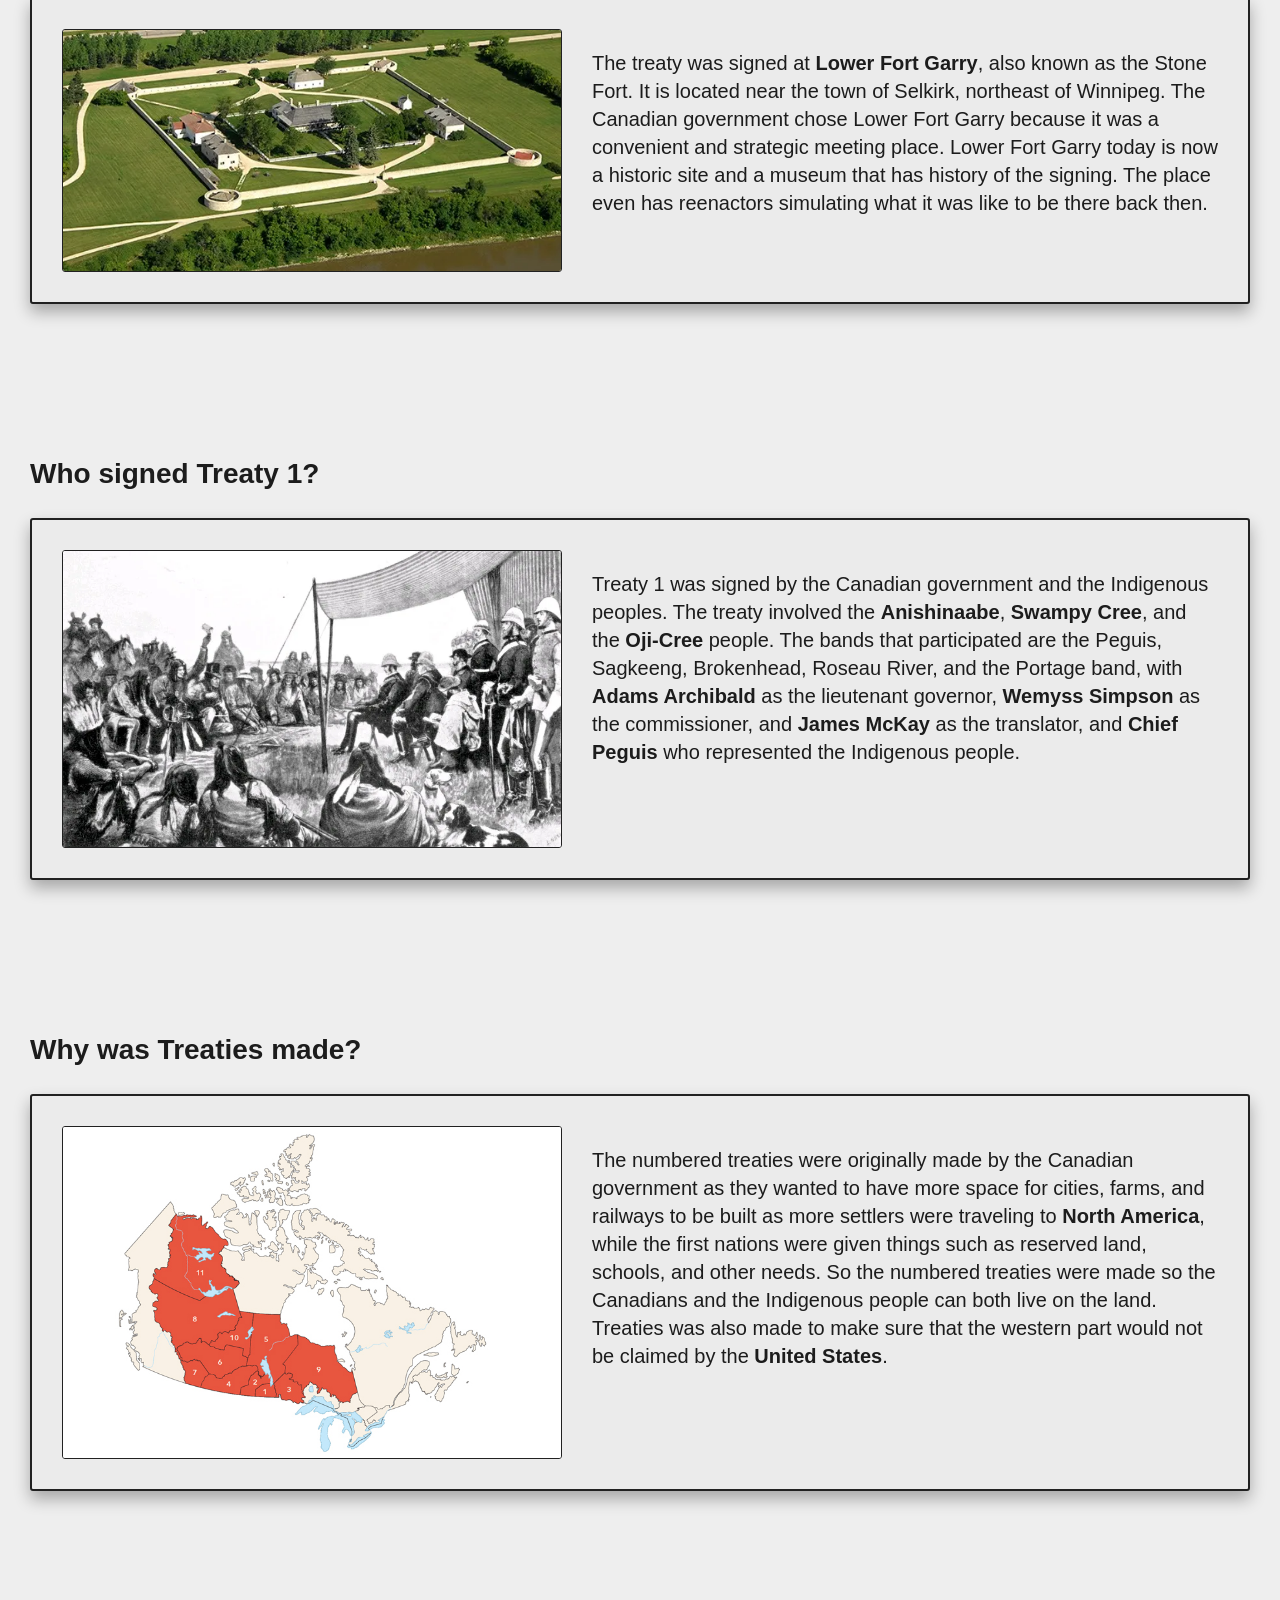
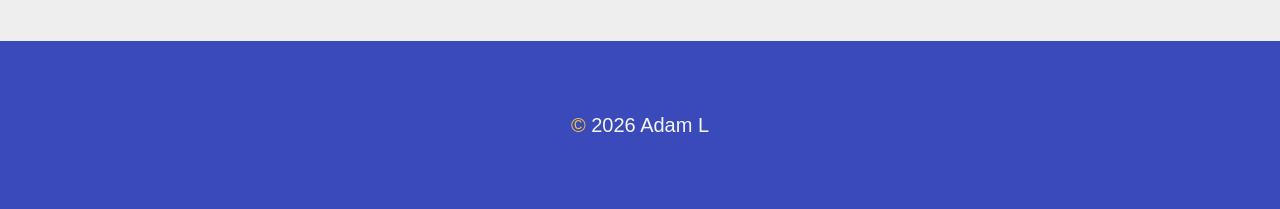
==== commit 412c7f0c: "changes comments" ====
--- a/index.html
+++ b/index.html
@@ -16,47 +16,41 @@
     <link rel="stylesheet" href="styles/style.css" />
 
     <style>
-      /* 
-        I added a banner image with the h1 with styling like a shodow on the 
-        edges, and made it centered.
-      */
       #banner {
-        position: relative;
-        width: 95%;
-        height: 550px;
-        border-radius: 10px;
-        margin: 0 auto 100px auto;
-        background-image: url("images/treaty 1 flag.webp");
-        background-size: cover;
-        background-position: center;
-        display: flex;
-        justify-content: center;
-        align-items: center;
-        box-shadow: 0 8px 16px rgba(0, 0, 0, 0.3);
+        position: relative; /* Lets me place things like the dark overlay inside it */
+        width: 95%; /* Makes the banner take up most of the width */
+        height: 550px; /* Sets a tall height so it is visible */
+        border-radius: 10px; /* Rounds the corners so the banner looks clean */
+        margin: 0 auto 80px auto; /* Centers the banner and adds gap below it */
+        background-image: url("images/treaty 1 flag.webp"); /* Makes the flag as a background. */
+        background-size: cover; /* Makes sure the image fills the whole banner area. */
+        background-position: center; /* Keeps the middle of the image */
+        display: flex; /* Helps me center the text inside the banner */
+        justify-content: center; /* Centers the title text horizontally */
+        align-items: center; /* Centers the title text vertically as well */
+        box-shadow: 0 8px 16px rgba(0, 0, 0, 0.3); /* Adds a shadow to make the banner look raised */
       }
 
-      /*
-        Add a dark shade on the banner so the white text is readable on it 
-      */
       #banner::before {
-        content: "";
-        position: absolute;
-        inset: 0;
-        border-radius: 10px;
-        background-color: rgba(0, 0, 0, 0.55);
-        z-index: 0;
+        content: ""; /* Makes the overlay appear */
+        position: absolute; /* Makes the overlay stretch across the banner */
+        inset: 0; /* Makes the dark shade cover every corner of the banner */
+        border-radius: 10px; /* Matches the rounded corners of the main banner */
+        background-color: rgba(
+          0,
+          0,
+          0,
+          0.55
+        ); /* Adds the dark tint so the white text is easy to read */
+        z-index: 0; /* Keeps the dark shade behind the text */
       }
 
-      /* 
-        Banner header that goes above the dark shade so it is visible 
-      */
       #banner h1 {
-        position: relative;
-        color: #eeeeee;
-        font-size: 4.8rem;
-        text-align: center;
-        letter-spacing: 2px;
-        z-index: 1;
+        position: relative; /* Keeps the text on top of the dark overlay */
+        color: #eeeeee; /* Uses an off-white color so its easy to read */
+        text-align: center; /* Keeps the text centered */
+        letter-spacing: 2px; /* Adds a tiny bit of space between letters */
+        z-index: 1; /* Puts the text on the very top layer */
       }
     </style>
   </head>
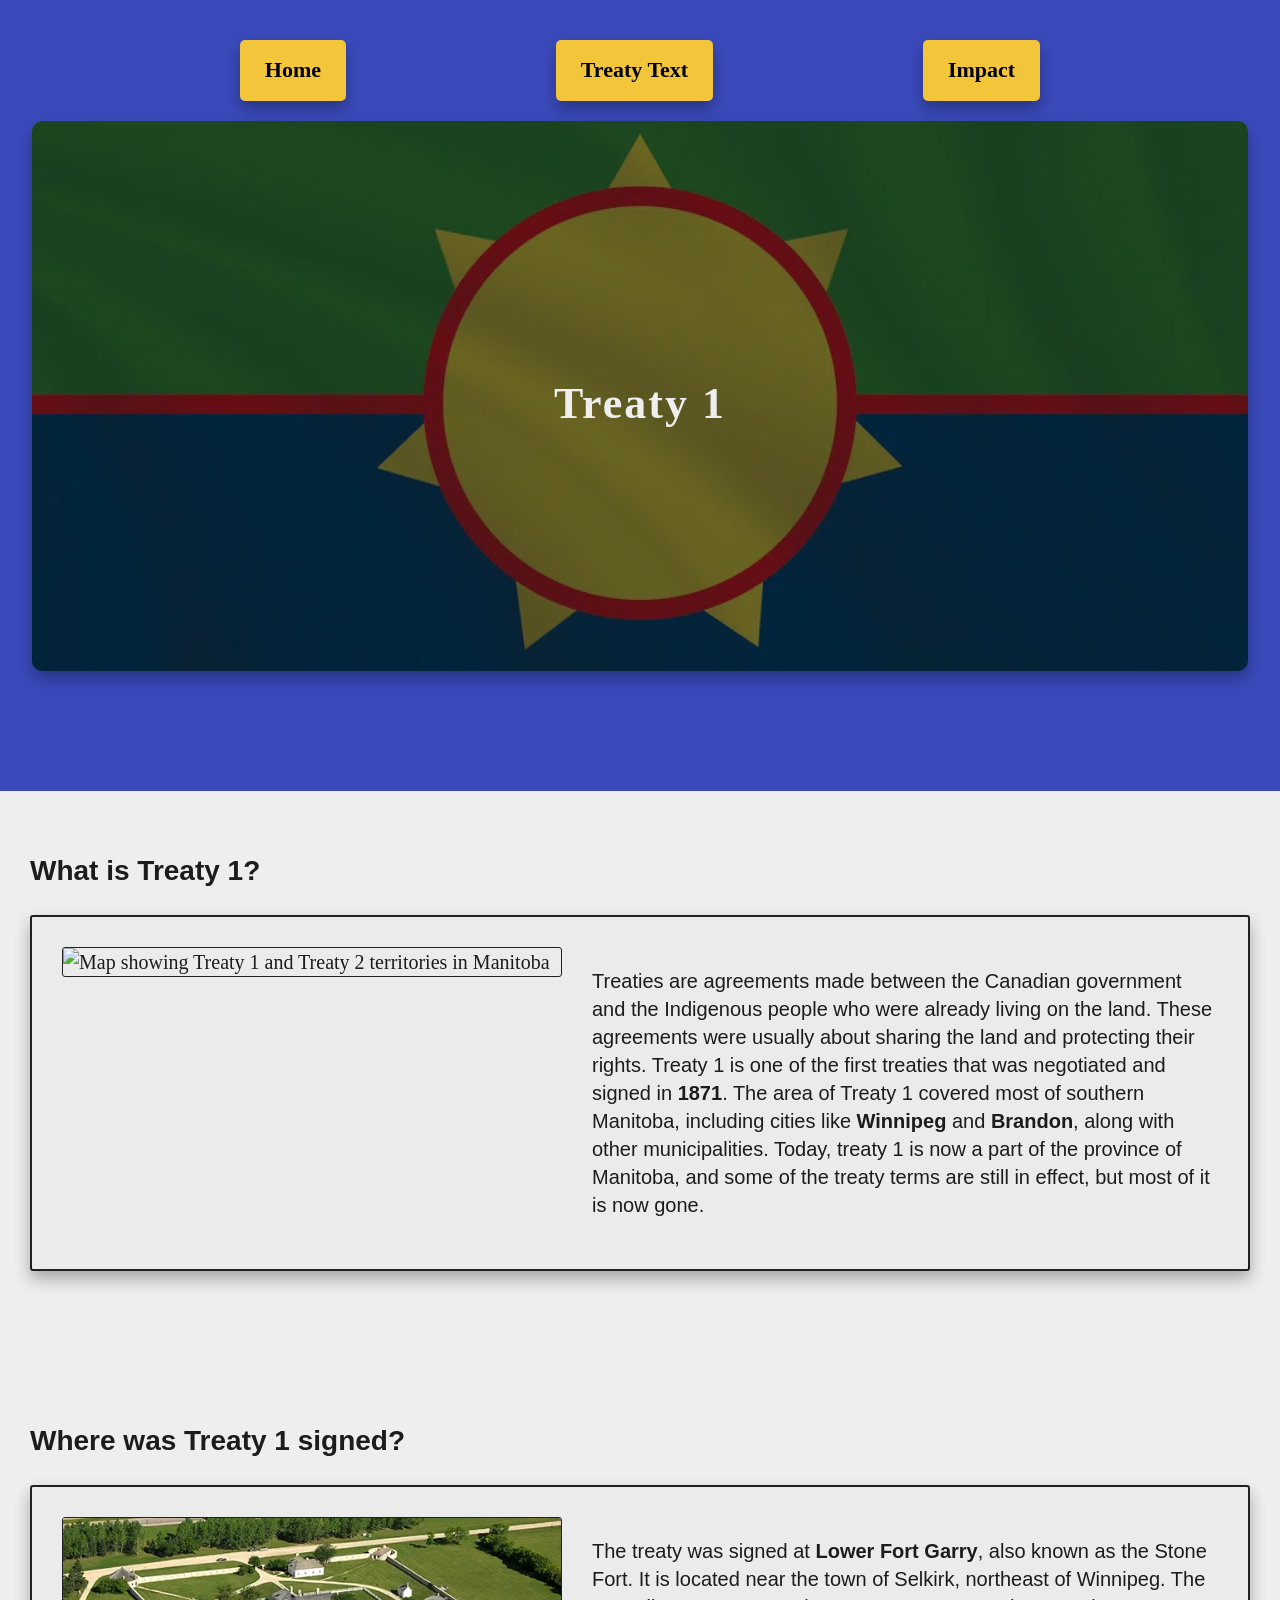
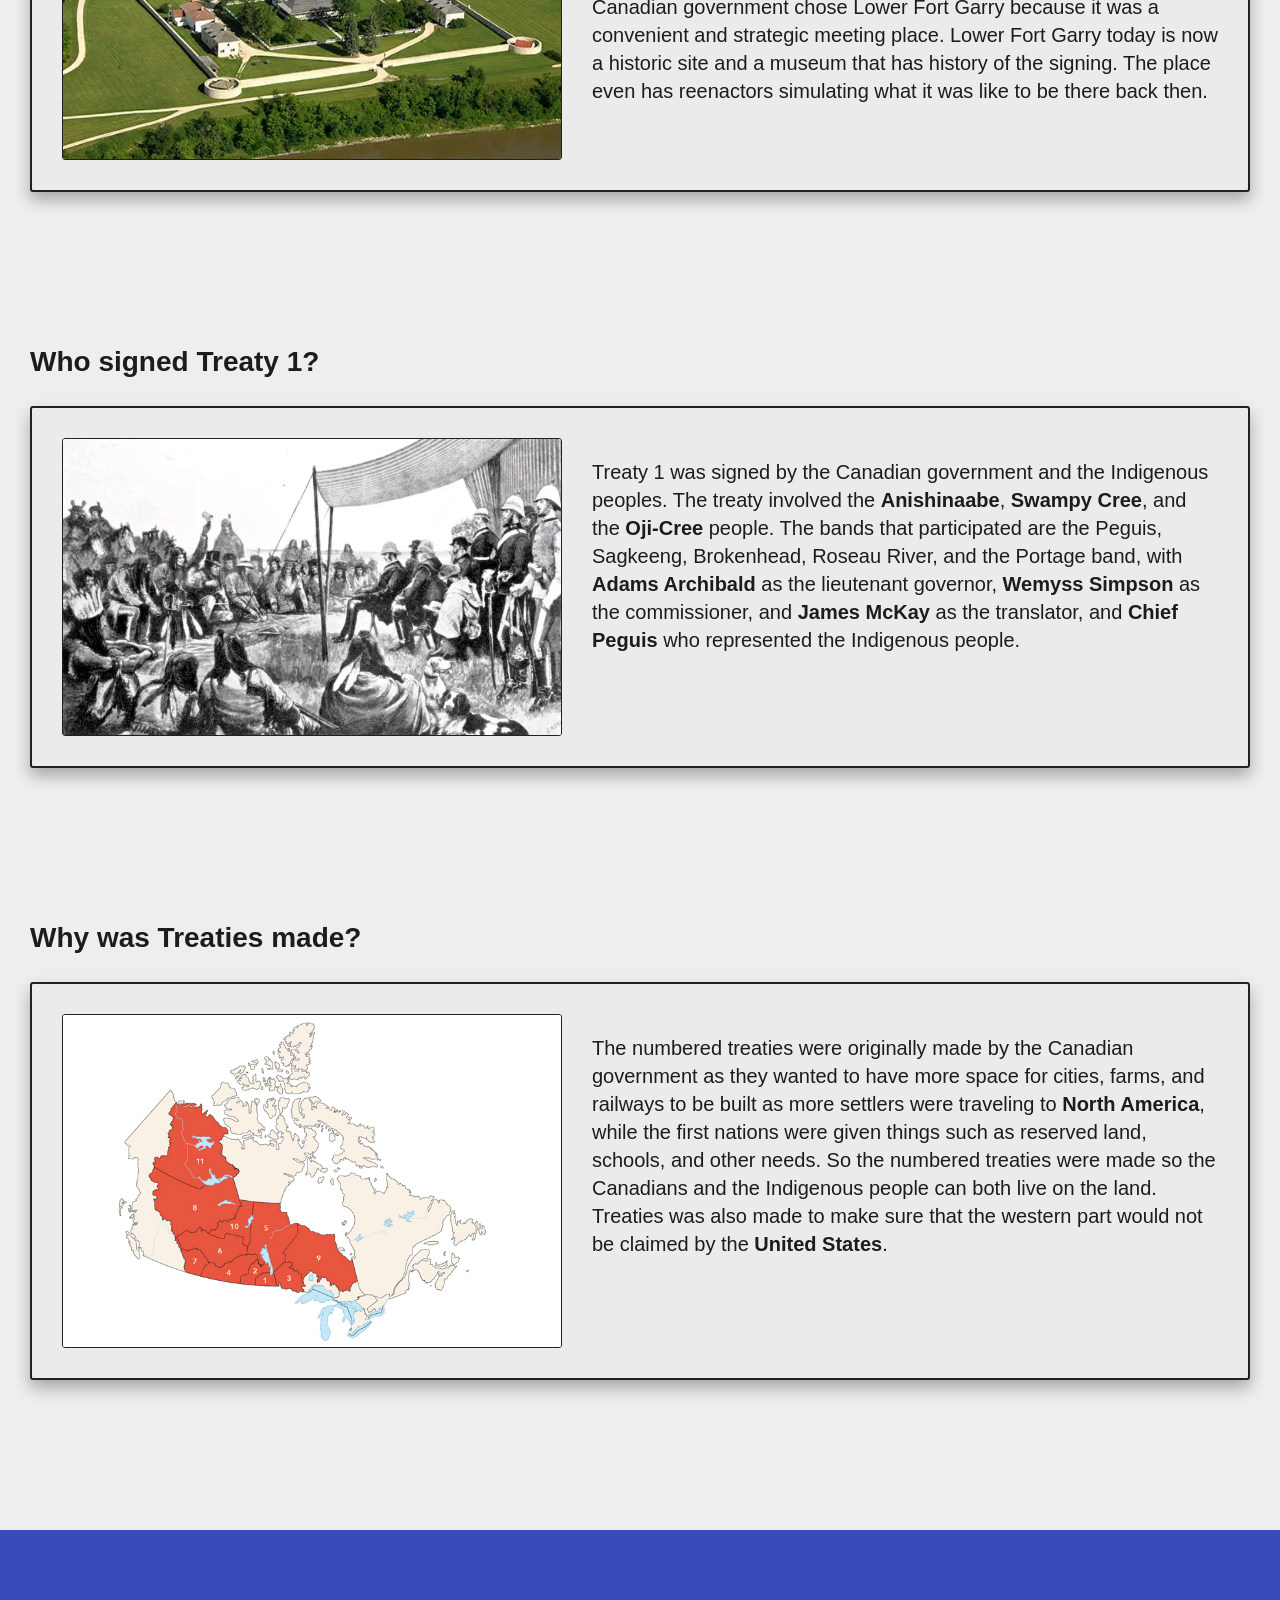
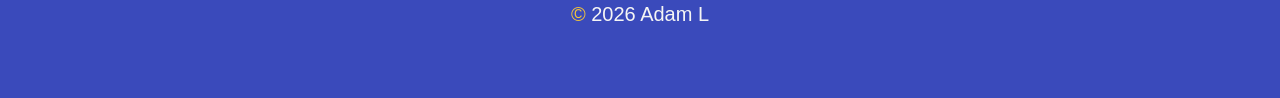
==== commit ec3eb714: "made accessible to screen readers" ====
--- a/index.html
+++ b/index.html
@@ -3,7 +3,7 @@
   Course: Web Development
   Teacher: Mr. Hardman
   School: PTC
-  Date last modified: Apr 09, 2026
+  Date last modified: Apr 12, 2026
 -->
 
 <!doctype html>
@@ -72,11 +72,14 @@
     </header>
 
     <main id="main-content">
-      <section>
-        <h2>What is Treaty 1?</h2>
+      <section
+        id="section-what-is"
+        tabindex="0"
+        aria-labelledby="heading-what-is">
+        <h2 id="heading-what-is">What is Treaty 1?</h2>
         <div class="flex-wrapper">
           <img
-            src="images/treaty 1 map.webp"
+            src="images/treaty 1 map.png"
             alt="Map showing Treaty 1 and Treaty 2 territories in Manitoba" />
           <p>
             Treaties are agreements made between the Canadian government and the
@@ -93,8 +96,11 @@
         </div>
       </section>
 
-      <section>
-        <h2>Where was Treaty 1 signed?</h2>
+      <section
+        id="section-where-signed"
+        tabindex="0"
+        aria-labelledby="heading-where-signed">
+        <h2 id="heading-where-signed">Where was Treaty 1 signed?</h2>
         <div class="flex-wrapper">
           <img
             src="images/Lower fort Garry aerial view.webp"
@@ -111,8 +117,11 @@
         </div>
       </section>
 
-      <section>
-        <h2>Who signed Treaty 1?</h2>
+      <section
+        id="section-who-signed"
+        tabindex="0"
+        aria-labelledby="heading-who-signed">
+        <h2 id="heading-who-signed">Who signed Treaty 1?</h2>
         <div class="flex-wrapper">
           <img
             src="images/treaty 1 signing.webp"
@@ -131,8 +140,11 @@
         </div>
       </section>
 
-      <section>
-        <h2>Why was Treaties made?</h2>
+      <section
+        id="section-why-made"
+        tabindex="0"
+        aria-labelledby="heading-why-made">
+        <h2 id="heading-why-made">Why was Treaties made?</h2>
         <div class="flex-wrapper">
           <img
             src="images/treaties map.jpg"
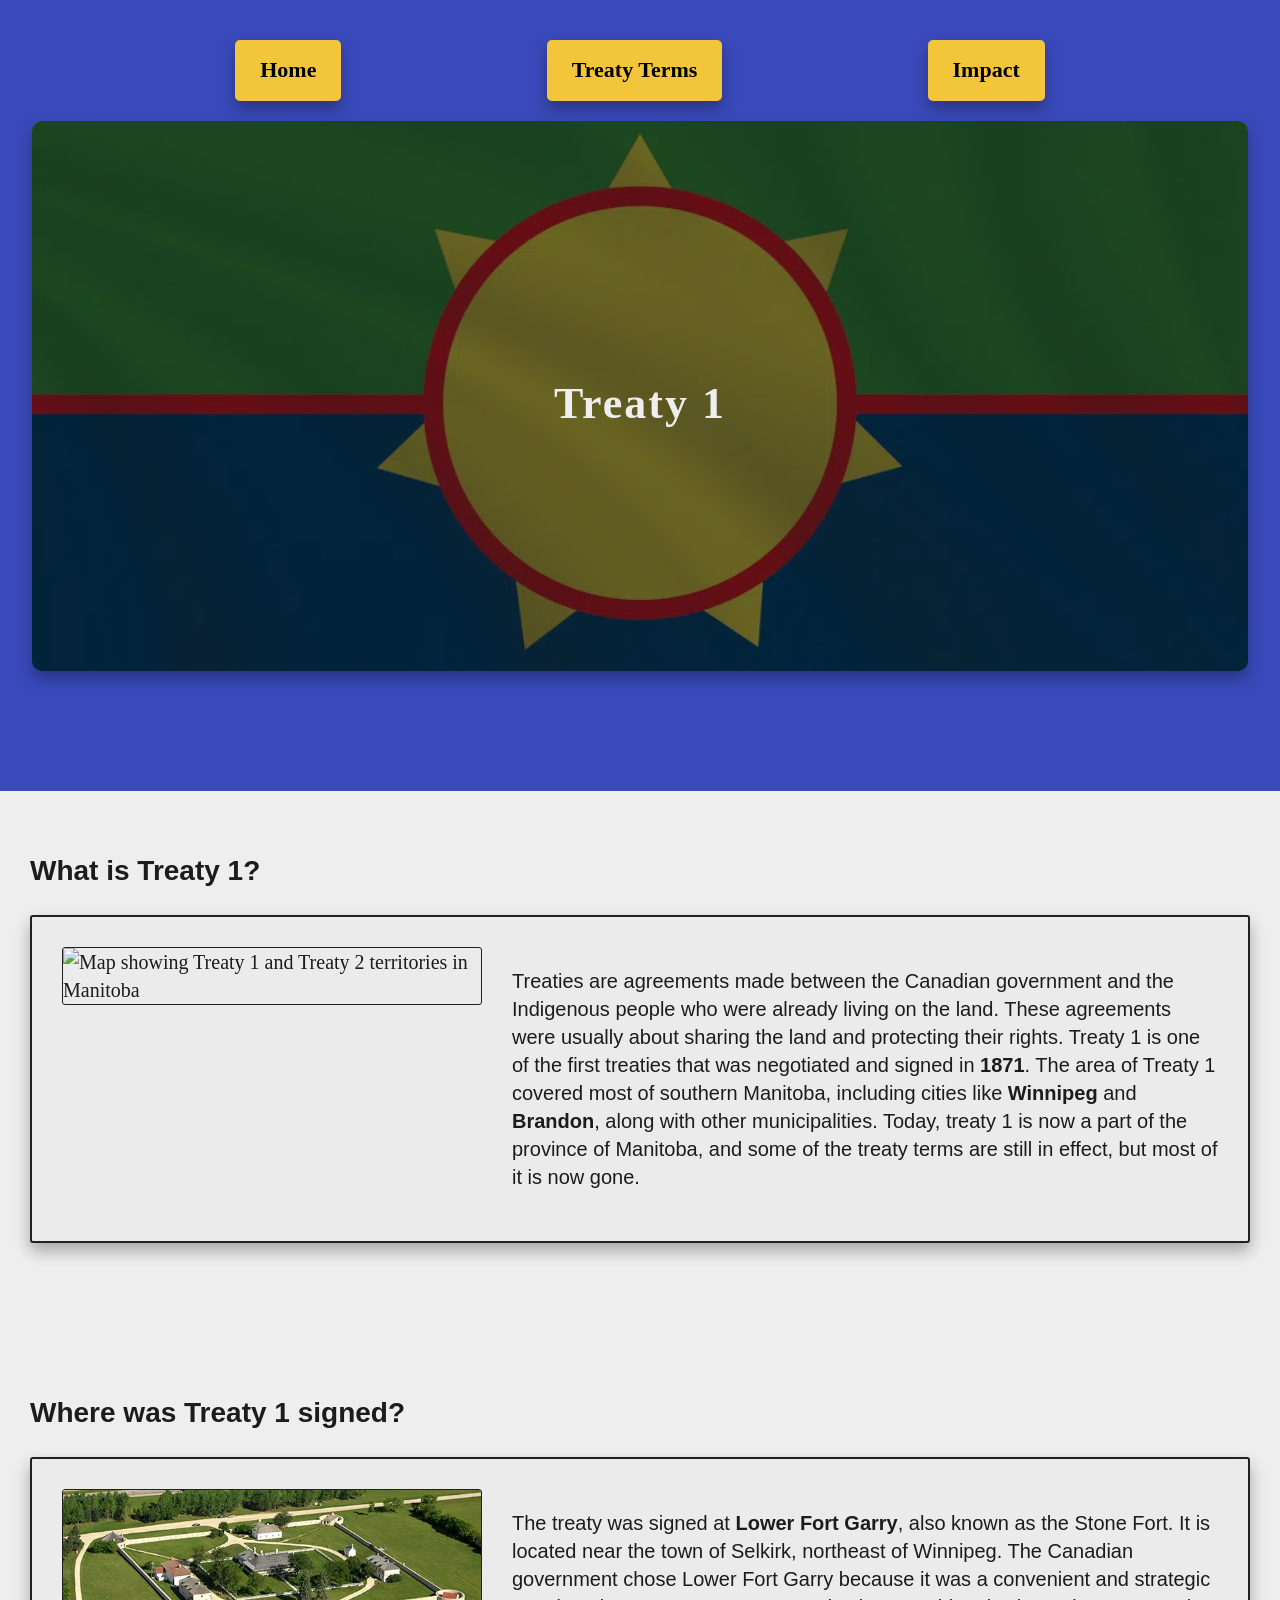
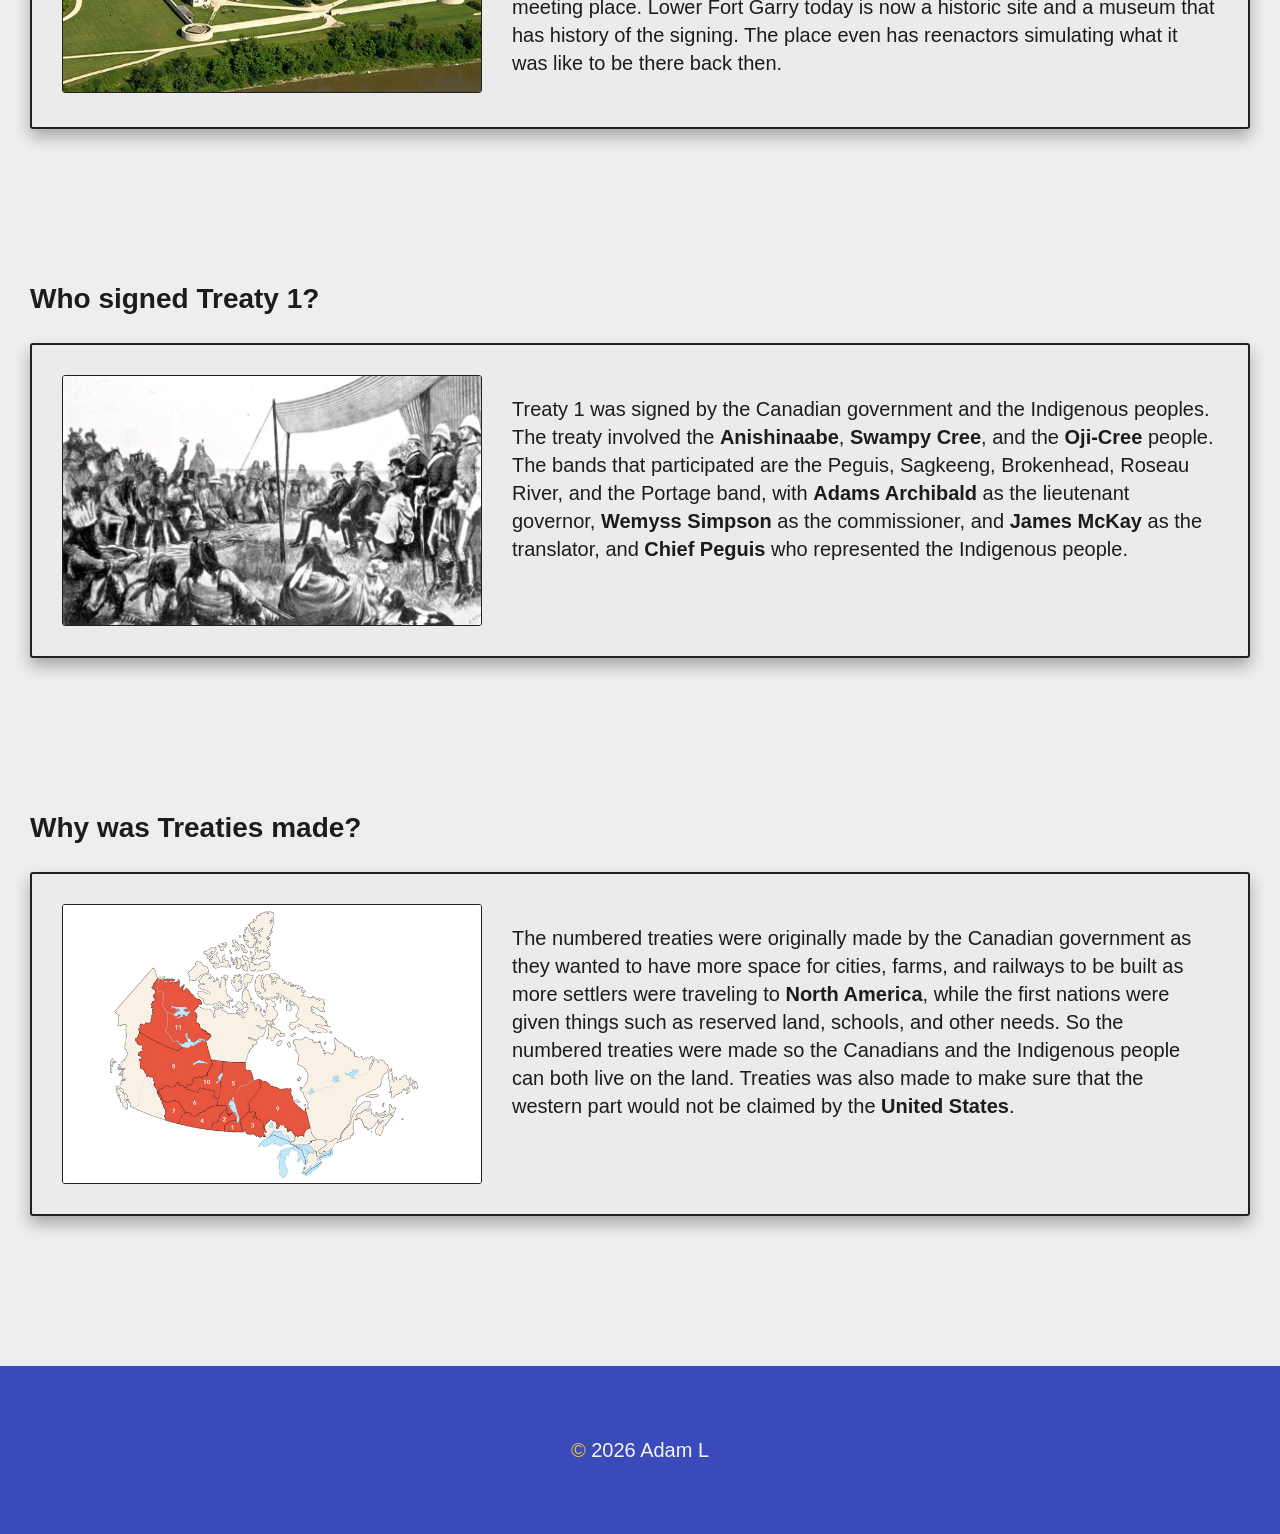
==== commit 6b062843: "changed content in second page" ====
--- a/index.html
+++ b/index.html
@@ -14,45 +14,6 @@
     <title>Treaty 1</title>
 
     <link rel="stylesheet" href="styles/style.css" />
-
-    <style>
-      #banner {
-        position: relative; /* Lets me place things like the dark overlay inside it */
-        width: 95%; /* Makes the banner take up most of the width */
-        height: 550px; /* Sets a tall height so it is visible */
-        border-radius: 10px; /* Rounds the corners so the banner looks clean */
-        margin: 0 auto 80px auto; /* Centers the banner and adds gap below it */
-        background-image: url("images/treaty 1 flag.webp"); /* Makes the flag as a background. */
-        background-size: cover; /* Makes sure the image fills the whole banner area. */
-        background-position: center; /* Keeps the middle of the image */
-        display: flex; /* Helps me center the text inside the banner */
-        justify-content: center; /* Centers the title text horizontally */
-        align-items: center; /* Centers the title text vertically as well */
-        box-shadow: 0 8px 16px rgba(0, 0, 0, 0.3); /* Adds a shadow to make the banner look raised */
-      }
-
-      #banner::before {
-        content: ""; /* Makes the overlay appear */
-        position: absolute; /* Makes the overlay stretch across the banner */
-        inset: 0; /* Makes the dark shade cover every corner of the banner */
-        border-radius: 10px; /* Matches the rounded corners of the main banner */
-        background-color: rgba(
-          0,
-          0,
-          0,
-          0.55
-        ); /* Adds the dark tint so the white text is easy to read */
-        z-index: 0; /* Keeps the dark shade behind the text */
-      }
-
-      #banner h1 {
-        position: relative; /* Keeps the text on top of the dark overlay */
-        color: #eeeeee; /* Uses an off-white color so its easy to read */
-        text-align: center; /* Keeps the text centered */
-        letter-spacing: 2px; /* Adds a tiny bit of space between letters */
-        z-index: 1; /* Puts the text on the very top layer */
-      }
-    </style>
   </head>
 
   <body>
@@ -61,7 +22,7 @@
       <nav aria-label="Main navigation">
         <ul>
           <li><a href="index.html">Home</a></li>
-          <li><a href="treaty-text.html">Treaty Text</a></li>
+          <li><a href="treaty-terms.html">Treaty Terms</a></li>
           <li><a href="impact.html">Impact</a></li>
         </ul>
       </nav>
--- a/styles/style.css
+++ b/styles/style.css
@@ -41,6 +41,43 @@
   padding: 40px 0;
   background-color: #3a4abb;
   margin-bottom: 60px;
+}
+
+#banner {
+  position: relative; /* Lets me place things like the dark overlay inside it */
+  width: 95%; /* Makes the banner take up most of the width */
+  height: 550px; /* Sets a tall height so it is visible */
+  border-radius: 10px; /* Rounds the corners so the banner looks clean */
+  margin: 0 auto 80px auto; /* Centers the banner and adds gap below it */
+  background-image: url("../images/treaty 1 flag.webp"); /* Makes the flag as a background. */
+  background-size: cover; /* Makes sure the image fills the whole banner area. */
+  background-position: center; /* Keeps the middle of the image */
+  display: flex; /* Helps me center the text inside the banner */
+  justify-content: center; /* Centers the title text horizontally */
+  align-items: center; /* Centers the title text vertically as well */
+  box-shadow: 0 8px 16px rgba(0, 0, 0, 0.3); /* Adds a shadow to make the banner look raised */
+}
+
+#banner::before {
+  content: ""; /* Makes the overlay appear */
+  position: absolute; /* Makes the overlay stretch across the banner */
+  inset: 0; /* Makes the dark shade cover every corner of the banner */
+  border-radius: 10px; /* Matches the rounded corners of the main banner */
+  background-color: rgba(
+    0,
+    0,
+    0,
+    0.55
+  ); /* Adds the dark tint so the white text is easy to read */
+  z-index: 0; /* Keeps the dark shade behind the text */
+}
+
+#banner h1 {
+  position: relative; /* Keeps the text on top of the dark overlay */
+  color: #eeeeee; /* Uses an off-white color so its easy to read */
+  text-align: center; /* Keeps the text centered */
+  letter-spacing: 2px; /* Adds a tiny bit of space between letters */
+  z-index: 1; /* Puts the text on the very top layer */
 }
 
 /* 
@@ -141,7 +178,8 @@
 */
 .flex-wrapper img {
   width: 45%;
-  max-width: 500px;
+  max-width: 420px;
+  min-width: 260px;
   height: auto;
   border-radius: 3px;
   flex-shrink: 0;
